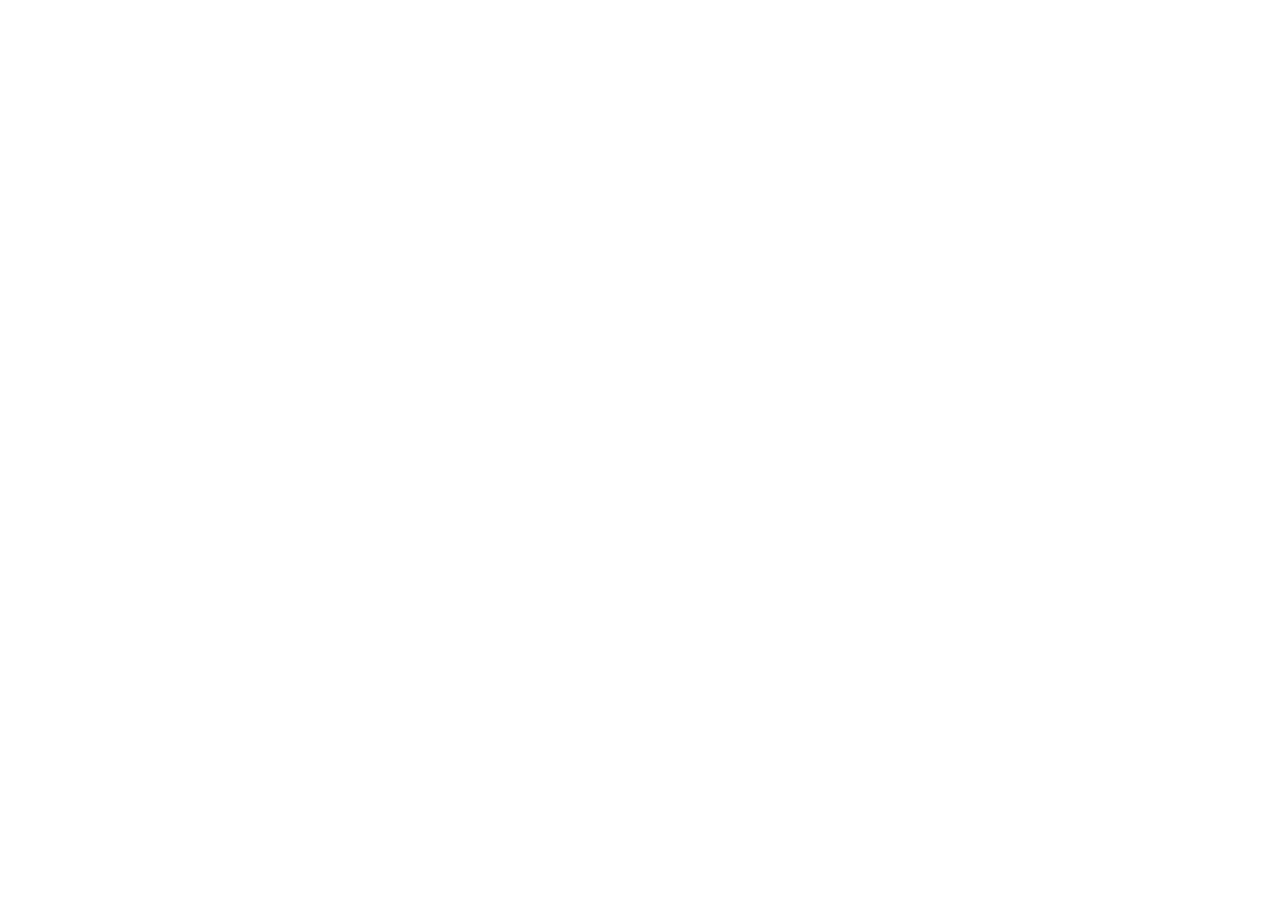
==== index.html @ 67f2d3cd "Add files via upload" ====
<!DOCTYPE html>
<html>
  <head>
    <meta charset="utf-8" />
    <meta name="viewport" content="width=device-width, initial-scale=1.0" />
    <title>MAM SCALEVIO CMS | Decap CMS</title>
    <script src="https://identity.netlify.com/v1/netlify-identity-widget.js"></script>
  </head>
  <body>
    <!-- Include the script that builds the page and powers Decap CMS -->
    <script src="https://unpkg.com/decap-cms@^3.0.0/dist/decap-cms.js"></script>
  </body>
</html>
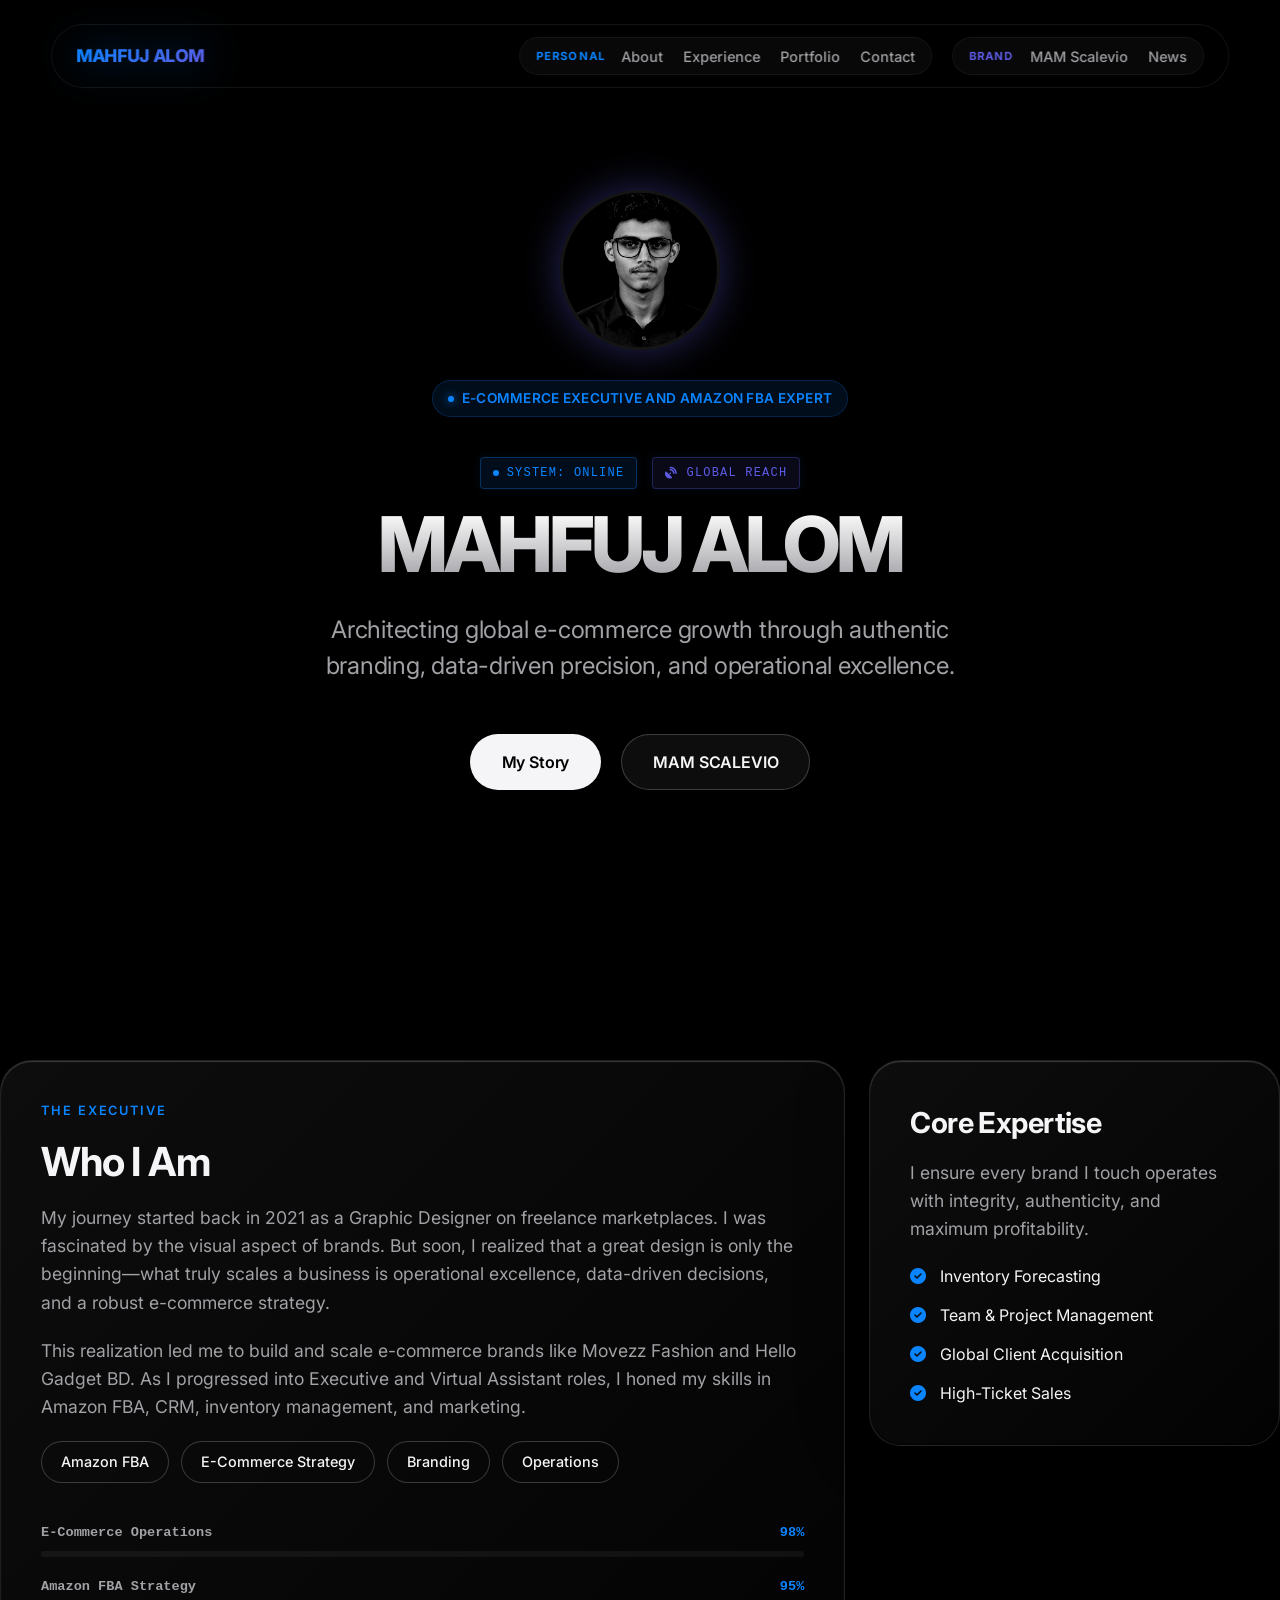
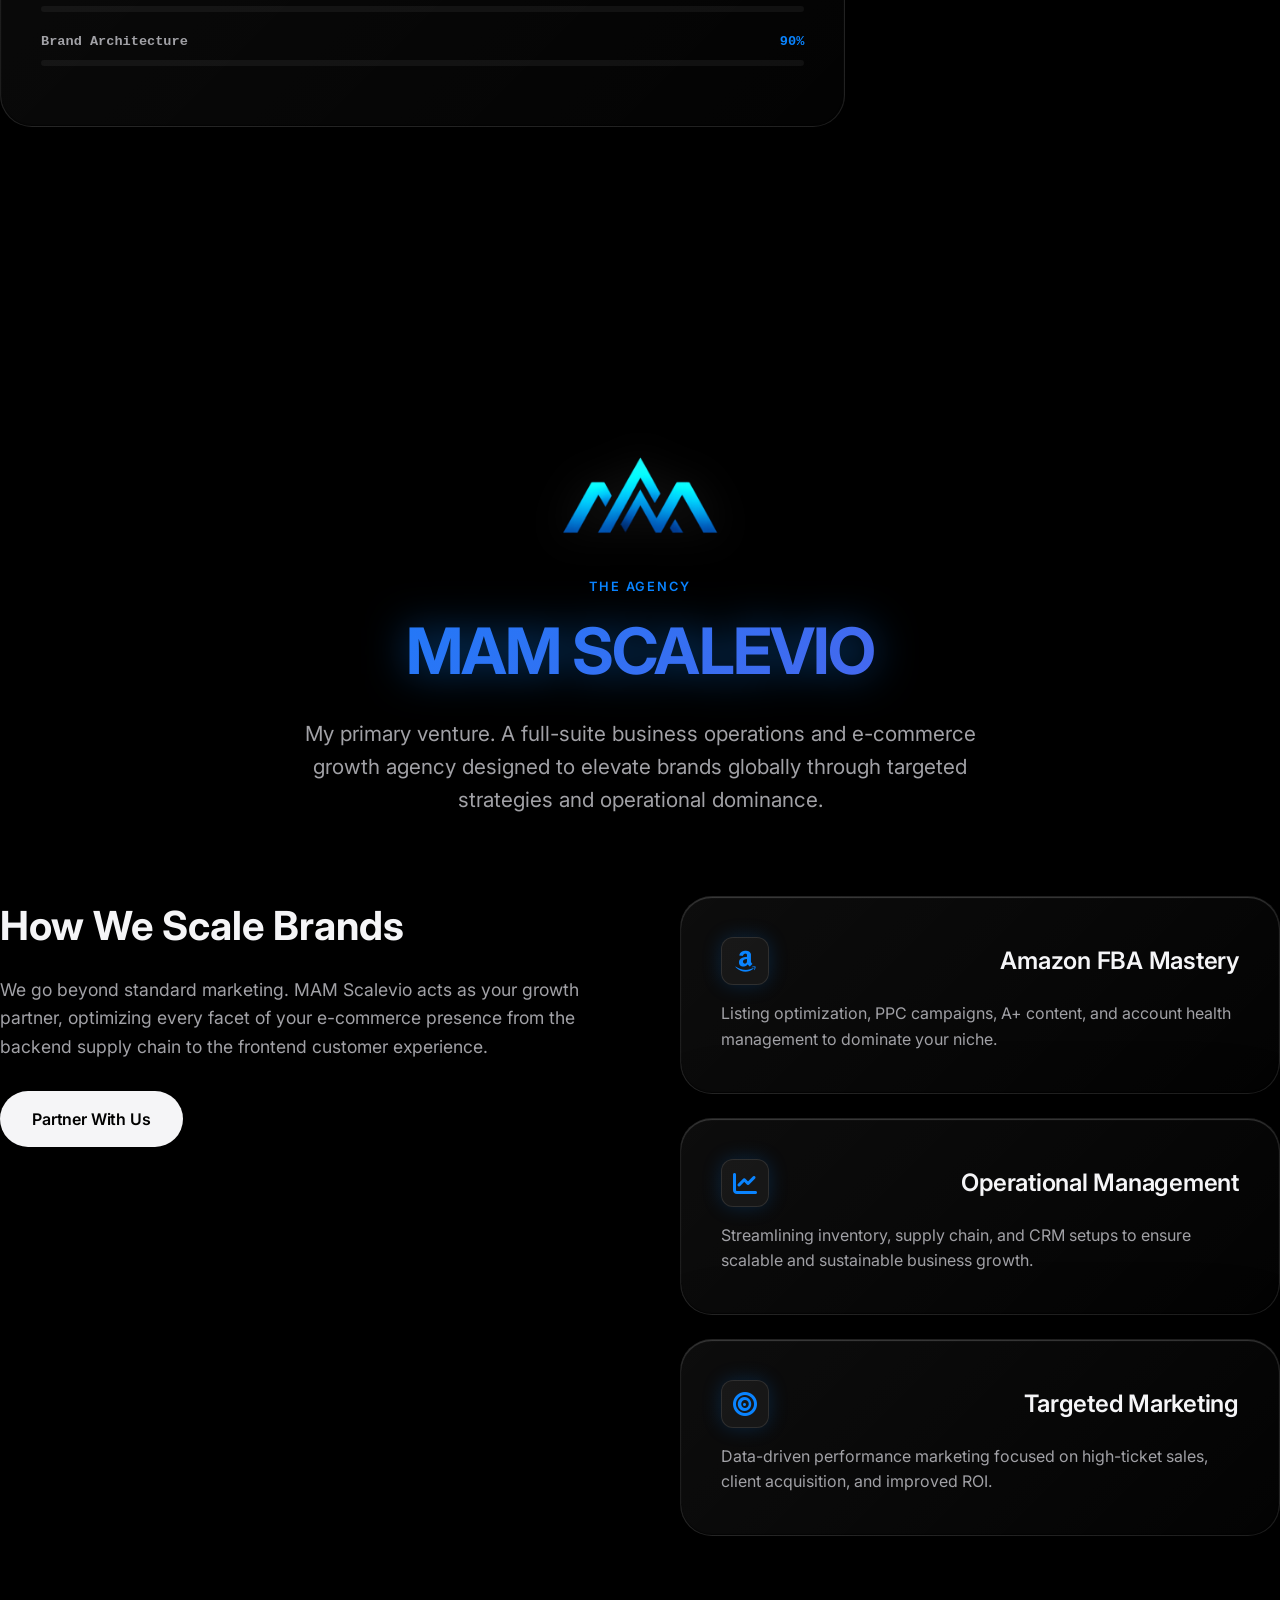
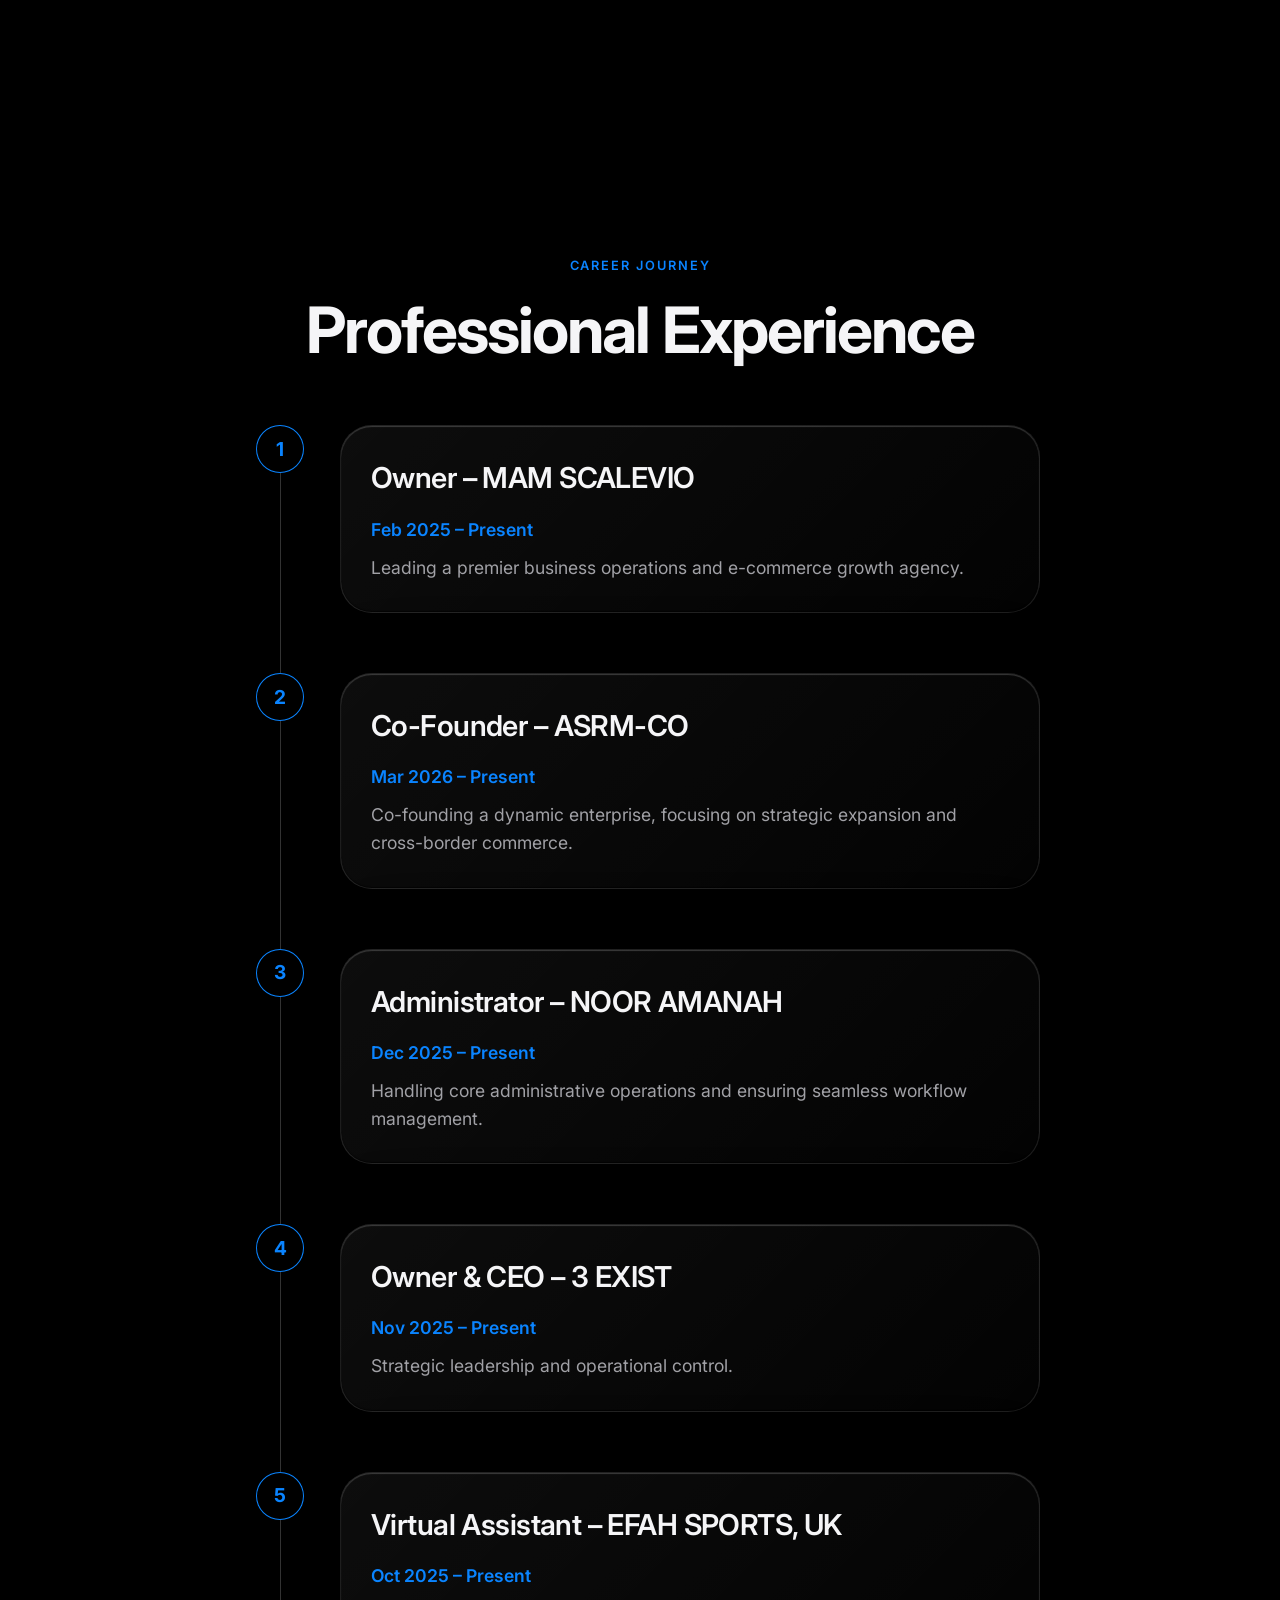
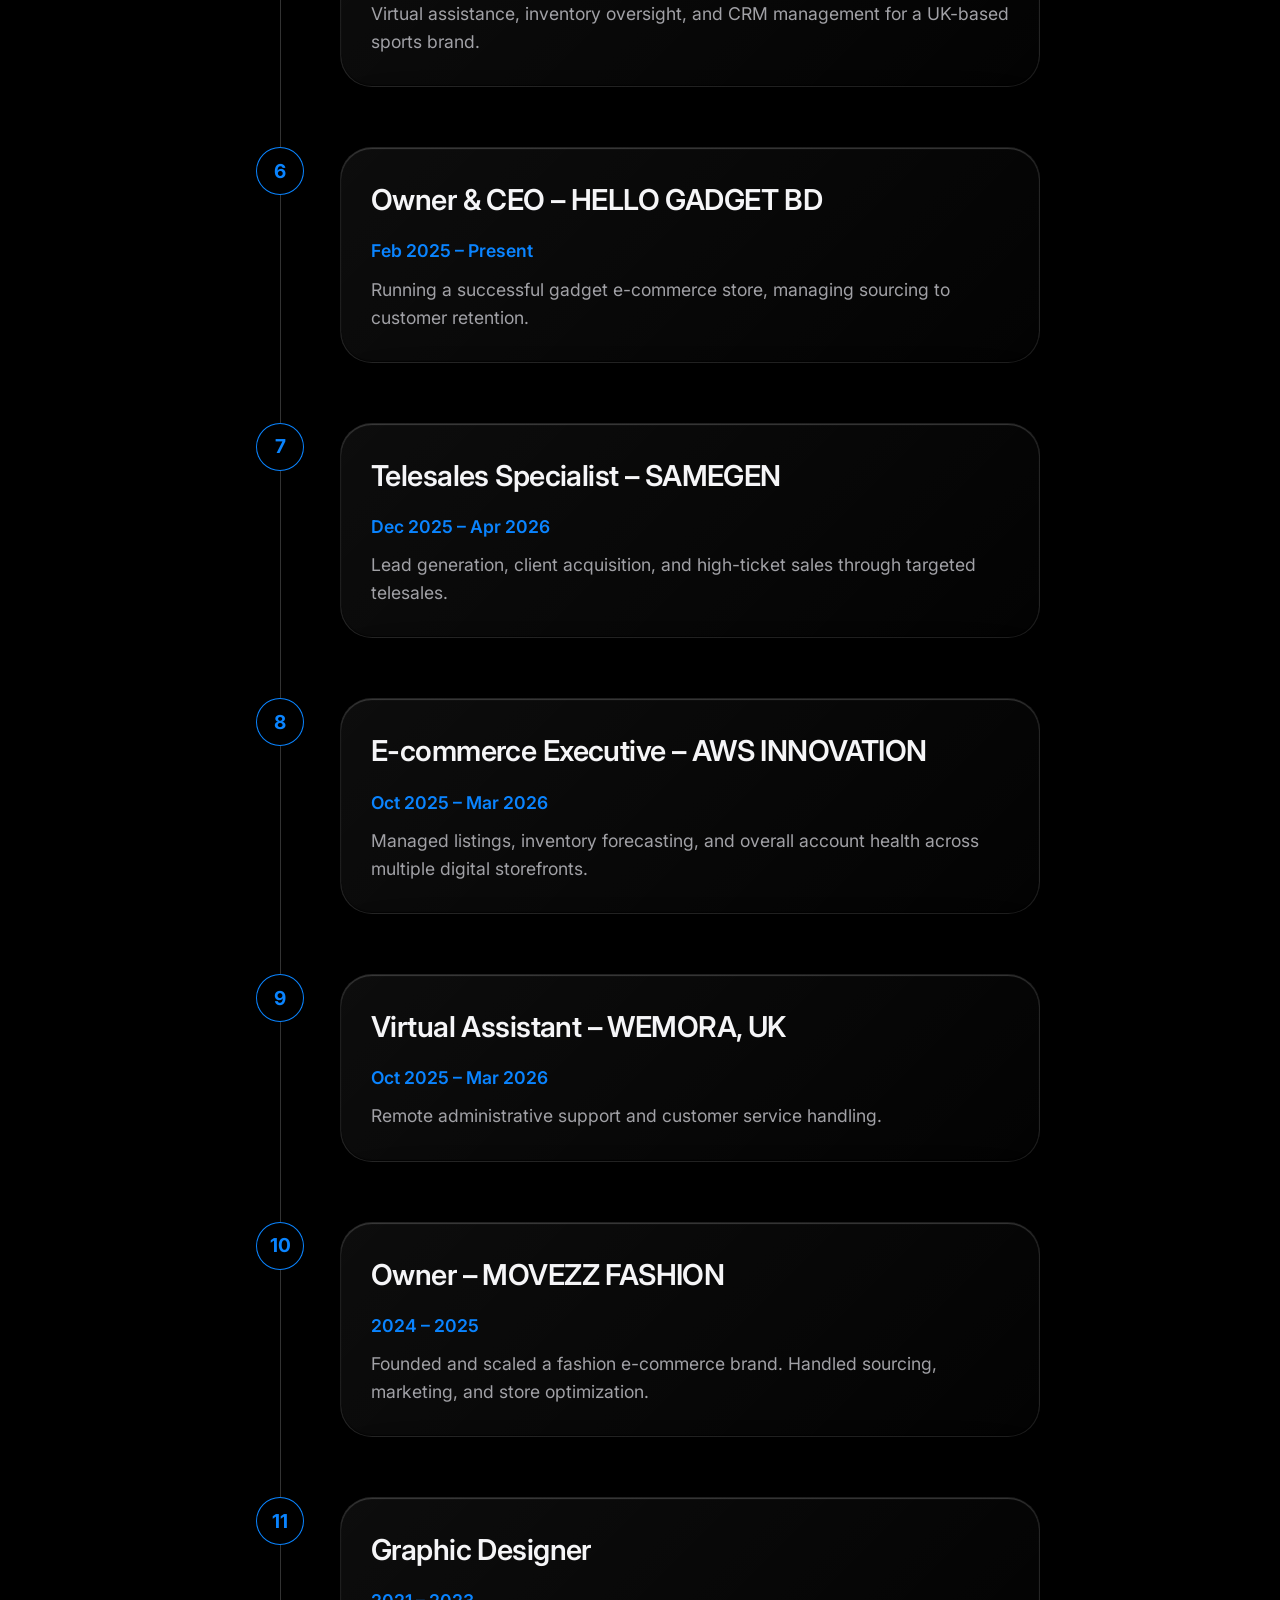
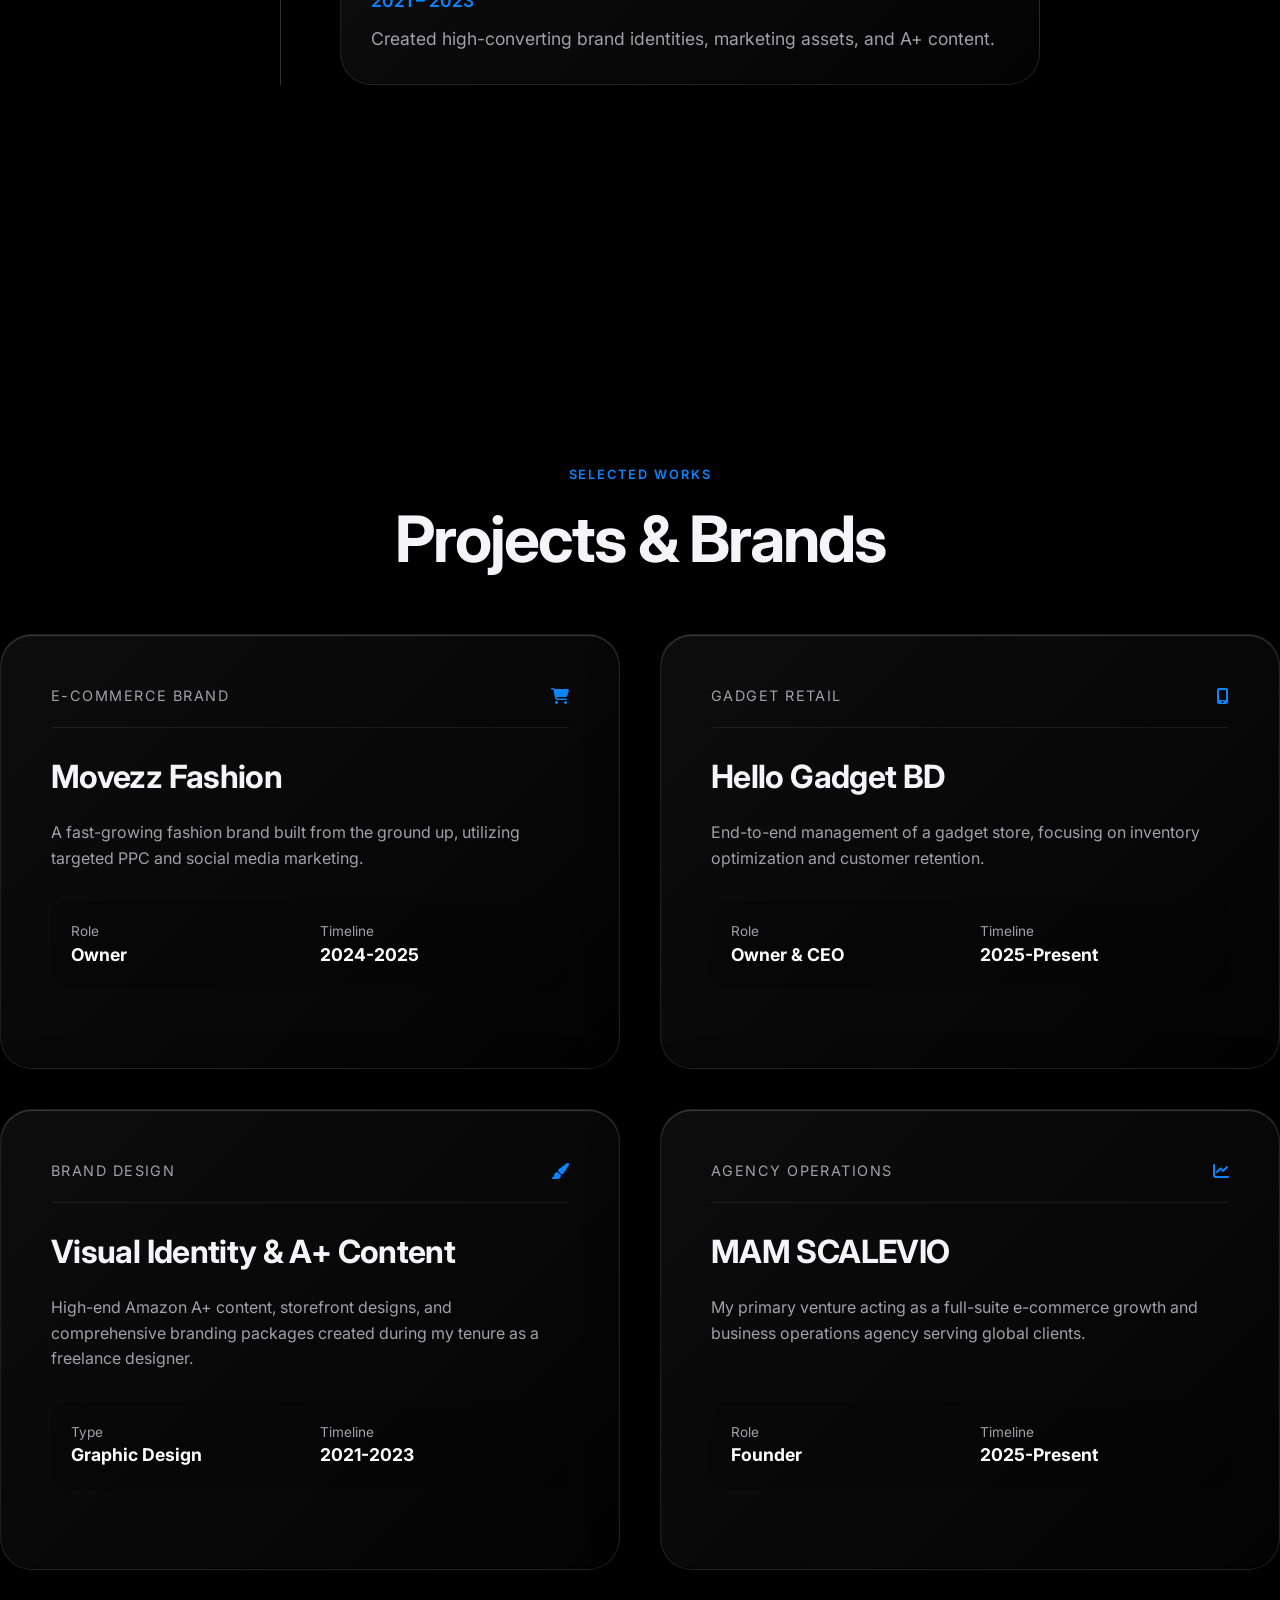
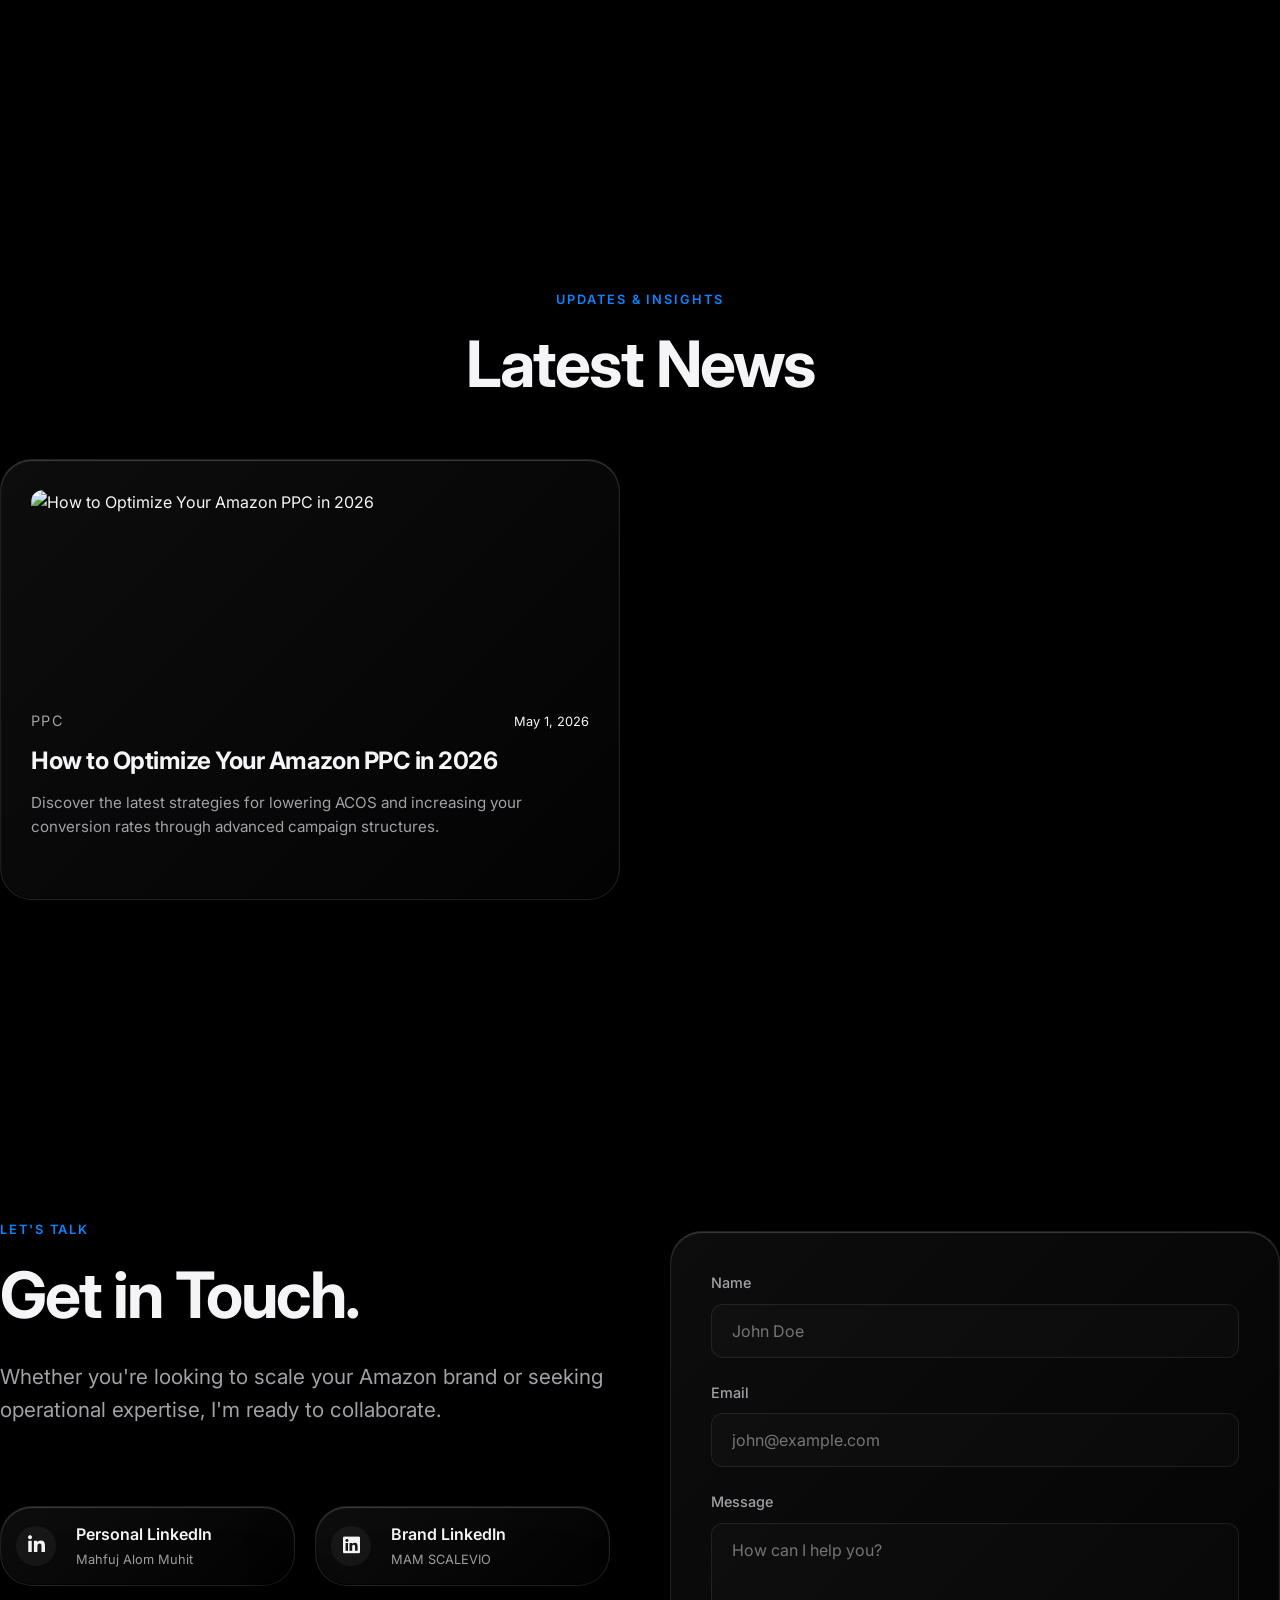
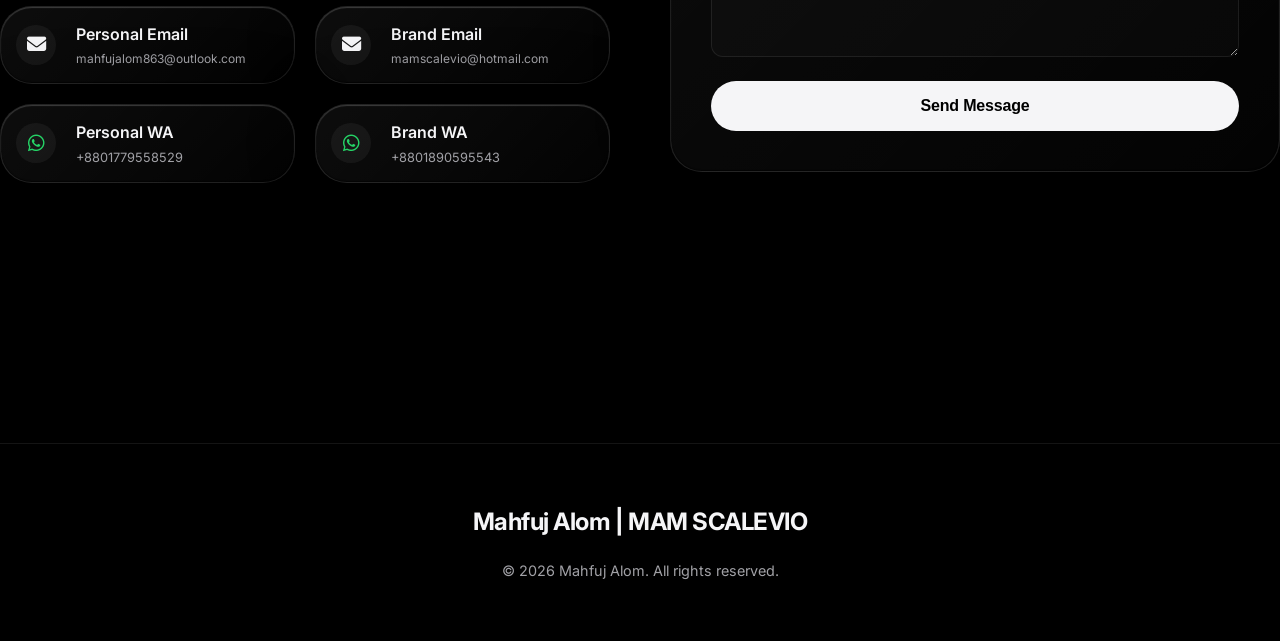
==== commit d48c9bde: "Add files via upload" ====
--- a/index.html
+++ b/index.html
@@ -1,13 +1,560 @@
 <!DOCTYPE html>
-<html>
-  <head>
-    <meta charset="utf-8" />
-    <meta name="viewport" content="width=device-width, initial-scale=1.0" />
-    <title>MAM SCALEVIO CMS | Decap CMS</title>
-    <script src="https://identity.netlify.com/v1/netlify-identity-widget.js"></script>
-  </head>
-  <body>
-    <!-- Include the script that builds the page and powers Decap CMS -->
-    <script src="https://unpkg.com/decap-cms@^3.0.0/dist/decap-cms.js"></script>
-  </body>
+<html lang="en">
+<head>
+    <meta charset="UTF-8">
+    <meta name="viewport" content="width=device-width, initial-scale=1.0">
+    <title>Mahfuj Alom & MAM SCALEVIO | Portfolio</title>
+    <meta name="description" content="Mahfuj Alom - Elite Amazon FBA Expert & Executive behind MAM SCALEVIO. Managing EU & global marketplaces.">
+    <link rel="preconnect" href="https://fonts.googleapis.com">
+    <link rel="preconnect" href="https://fonts.gstatic.com" crossorigin>
+    <link href="https://fonts.googleapis.com/css2?family=Inter:wght@400;500;600;700;800&display=swap" rel="stylesheet">
+    <link rel="stylesheet" href="https://cdnjs.cloudflare.com/ajax/libs/font-awesome/6.5.0/css/all.min.css">
+    <link rel="stylesheet" href="styles.css?v=3.0">
+</head>
+<body>
+
+    <!-- ===== DYNAMIC BACKGROUND ===== -->
+    <div class="background-fx">
+        <div class="tech-grid"></div>
+        <div class="scanner-line"></div>
+        <div class="glow-orb orb-1"></div>
+        <div class="glow-orb orb-2"></div>
+        <div class="glow-orb orb-3"></div>
+        <div class="glow-orb orb-4"></div>
+    </div>
+
+    <!-- ===== NAVIGATION (PREMIUM FLOATING) ===== -->
+    <nav class="nav" id="nav">
+        <div class="nav-inner">
+            <a href="#hero" class="nav-brand">
+                <span class="text-glow">MAHFUJ ALOM</span>
+            </a>
+            
+            <div class="nav-groups" id="navLinks">
+                <!-- PERSONAL SECTOR -->
+                <div class="nav-sector-group">
+                    <span class="nav-sector-title" style="color: var(--primary);">Personal</span>
+                    <ul class="nav-links">
+                        <li><a href="#about">About</a></li>
+                        <li><a href="#experience">Experience</a></li>
+                        <li><a href="#portfolio">Portfolio</a></li>
+                        <li><a href="#contact">Contact</a></li>
+                    </ul>
+                </div>
+
+                <!-- BRAND SECTOR -->
+                <div class="nav-sector-group">
+                    <span class="nav-sector-title" style="color: var(--accent);">Brand</span>
+                    <ul class="nav-links">
+                        <li><a href="#agency">MAM Scalevio</a></li>
+                        <li><a href="#news">News</a></li>
+                    </ul>
+                </div>
+            </div>
+
+            <button class="hamburger" id="hamburger"><i class="fas fa-bars"></i></button>
+        </div>
+    </nav>
+
+    <!-- ===== 1. HERO: Mahfuj Alom ===== -->
+    <section id="hero" class="hero">
+        <div class="container hero-content">
+            <img src="mahfuj pic trns.png" alt="Mahfuj Alom" style="width: 160px; height: 160px; border-radius: 50%; border: 3px solid var(--border-subtle); box-shadow: 0 0 40px rgba(94, 92, 230, 0.4); margin: 0 auto 30px; object-fit: cover;" class="reveal">
+            <div class="hero-badge reveal" style="animation-delay: 0.1s;">
+                <div class="dot"></div> E-COMMERCE EXECUTIVE AND AMAZON FBA EXPERT
+            </div>
+            <div style="display: flex; gap: 15px; justify-content: center; margin-bottom: 20px;" class="reveal" style="animation-delay: 0.15s;">
+                <div class="tech-badge"><div class="pulse"></div> SYSTEM: ONLINE</div>
+                <div class="tech-badge" style="color: var(--accent); border-color: rgba(94, 92, 230, 0.3); background: rgba(94, 92, 230, 0.1);">
+                    <i class="fas fa-satellite-dish"></i> GLOBAL REACH
+                </div>
+            </div>
+            <h1 class="hero-title reveal" style="animation-delay: 0.2s; font-size: clamp(3rem, 6vw, 6rem);">Mahfuj Alom</h1>
+            <p class="hero-sub reveal" style="animation-delay: 0.3s;">Architecting global e-commerce growth through authentic branding, data-driven precision, and operational excellence.</p>
+            <div class="hero-actions reveal" style="animation-delay: 0.4s;">
+                <a href="#about" class="btn btn-primary">My Story</a>
+                <a href="#agency" class="btn btn-secondary">MAM SCALEVIO</a>
+            </div>
+        </div>
+    </section>
+
+    <!-- ===== 2. ABOUT: The Individual ===== -->
+    <section id="about" class="section container">
+        <div class="bento-layout">
+            <div class="premium-glass bento-item bento-bio reveal" style="grid-column: span 8;">
+                <span class="section-label">The Executive</span>
+                <h2 class="section-title" style="font-size: 2.5rem; margin-bottom: 20px;">Who I Am</h2>
+                <p style="margin-bottom: 20px;">
+                    My journey started back in 2021 as a Graphic Designer on freelance marketplaces. I was fascinated by the visual aspect of brands. But soon, I realized that a great design is only the beginning—what truly scales a business is operational excellence, data-driven decisions, and a robust e-commerce strategy.
+                </p>
+                <p style="margin-bottom: 20px;">
+                    This realization led me to build and scale e-commerce brands like Movezz Fashion and Hello Gadget BD. As I progressed into Executive and Virtual Assistant roles, I honed my skills in Amazon FBA, CRM, inventory management, and marketing.
+                </p>
+                <div class="tag-cloud">
+                    <span class="premium-tag">Amazon FBA</span>
+                    <span class="premium-tag">E-Commerce Strategy</span>
+                    <span class="premium-tag">Branding</span>
+                    <span class="premium-tag">Operations</span>
+                </div>
+                <div style="margin-top: 40px; width: 100%;">
+                    <div class="data-row">
+                        <div class="data-row-header"><span>E-Commerce Operations</span> <span style="color: var(--primary);">98%</span></div>
+                        <div class="data-bar-container"><div class="data-bar-fill reveal" style="width: 98%; animation-delay: 0.4s;"></div></div>
+                    </div>
+                    <div class="data-row">
+                        <div class="data-row-header"><span>Amazon FBA Strategy</span> <span style="color: var(--primary);">95%</span></div>
+                        <div class="data-bar-container"><div class="data-bar-fill reveal" style="width: 95%; animation-delay: 0.5s;"></div></div>
+                    </div>
+                    <div class="data-row">
+                        <div class="data-row-header"><span>Brand Architecture</span> <span style="color: var(--primary);">90%</span></div>
+                        <div class="data-bar-container"><div class="data-bar-fill reveal" style="width: 90%; animation-delay: 0.6s;"></div></div>
+                    </div>
+                </div>
+            </div>
+            
+            <div class="premium-glass bento-item bento-markets reveal" style="animation-delay: 0.2s; grid-column: span 4;">
+                <h3 style="margin-bottom: 15px;">Core Expertise</h3>
+                <p style="margin-bottom: 20px;">I ensure every brand I touch operates with integrity, authenticity, and maximum profitability.</p>
+                <ul style="list-style: none; display: flex; flex-direction: column; gap: 15px;">
+                    <li><i class="fas fa-check-circle" style="color: var(--primary); margin-right: 10px;"></i> Inventory Forecasting</li>
+                    <li><i class="fas fa-check-circle" style="color: var(--primary); margin-right: 10px;"></i> Team & Project Management</li>
+                    <li><i class="fas fa-check-circle" style="color: var(--primary); margin-right: 10px;"></i> Global Client Acquisition</li>
+                    <li><i class="fas fa-check-circle" style="color: var(--primary); margin-right: 10px;"></i> High-Ticket Sales</li>
+                </ul>
+            </div>
+        </div>
+    </section>
+
+    <!-- ===== 3. AGENCY: MAM SCALEVIO ===== -->
+    <section id="agency" class="section container">
+        <div style="text-align: center; margin-bottom: 60px;">
+            <img src="mam scalevio logo .png" alt="MAM SCALEVIO" style="height: 100px; margin: 0 auto 30px; filter: drop-shadow(0 0 20px rgba(255,255,255,0.1));" class="reveal">
+            <span class="section-label reveal">The Agency</span>
+            <h2 class="section-title reveal text-glow" style="animation-delay: 0.2s; font-size: clamp(2.5rem, 5vw, 4rem);">MAM SCALEVIO</h2>
+            <p class="section-sub reveal" style="animation-delay: 0.3s; margin-left: auto; margin-right: auto;">
+                My primary venture. A full-suite business operations and e-commerce growth agency designed to elevate brands globally through targeted strategies and operational dominance.
+            </p>
+        </div>
+
+        <div class="services-container">
+            <div class="services-sticky reveal">
+                <h3 style="font-size: 2.5rem; margin-bottom: 20px;">How We Scale Brands</h3>
+                <p style="color: var(--text-secondary); margin-bottom: 30px; font-size: 1.1rem; line-height: 1.6;">We go beyond standard marketing. MAM Scalevio acts as your growth partner, optimizing every facet of your e-commerce presence from the backend supply chain to the frontend customer experience.</p>
+                <a href="#contact" class="btn btn-primary">Partner With Us</a>
+            </div>
+            <div class="services-list">
+                <div class="premium-glass service-row reveal">
+                    <div class="service-row-header">
+                        <div class="service-icon"><i class="fab fa-amazon"></i></div>
+                        <h3>Amazon FBA Mastery</h3>
+                    </div>
+                    <p class="service-detail">Listing optimization, PPC campaigns, A+ content, and account health management to dominate your niche.</p>
+                </div>
+                <div class="premium-glass service-row reveal">
+                    <div class="service-row-header">
+                        <div class="service-icon"><i class="fas fa-chart-line"></i></div>
+                        <h3>Operational Management</h3>
+                    </div>
+                    <p class="service-detail">Streamlining inventory, supply chain, and CRM setups to ensure scalable and sustainable business growth.</p>
+                </div>
+                <div class="premium-glass service-row reveal">
+                    <div class="service-row-header">
+                        <div class="service-icon"><i class="fas fa-bullseye"></i></div>
+                        <h3>Targeted Marketing</h3>
+                    </div>
+                    <p class="service-detail">Data-driven performance marketing focused on high-ticket sales, client acquisition, and improved ROI.</p>
+                </div>
+            </div>
+        </div>
+    </section>
+
+    <!-- ===== 4. EXPERIENCE TIMELINE ===== -->
+    <section id="experience" class="section container">
+        <div style="text-align: center; margin-bottom: 60px;">
+            <span class="section-label reveal">Career Journey</span>
+            <h2 class="section-title reveal" style="animation-delay: 0.2s;">Professional Experience</h2>
+        </div>
+
+        <div class="process-timeline">
+            <div class="process-step reveal">
+                <div class="step-number">1</div>
+                <div class="premium-glass" style="padding: 30px;">
+                    <h3>Owner – MAM SCALEVIO</h3>
+                    <p style="color: var(--primary); font-weight: 600; margin-bottom: 10px;">Feb 2025 – Present</p>
+                    <p>Leading a premier business operations and e-commerce growth agency.</p>
+                </div>
+            </div>
+            <div class="process-step reveal">
+                <div class="step-number">2</div>
+                <div class="premium-glass" style="padding: 30px;">
+                    <h3>Co-Founder – ASRM-CO</h3>
+                    <p style="color: var(--primary); font-weight: 600; margin-bottom: 10px;">Mar 2026 – Present</p>
+                    <p>Co-founding a dynamic enterprise, focusing on strategic expansion and cross-border commerce.</p>
+                </div>
+            </div>
+            <div class="process-step reveal">
+                <div class="step-number">3</div>
+                <div class="premium-glass" style="padding: 30px;">
+                    <h3>Administrator – NOOR AMANAH</h3>
+                    <p style="color: var(--primary); font-weight: 600; margin-bottom: 10px;">Dec 2025 – Present</p>
+                    <p>Handling core administrative operations and ensuring seamless workflow management.</p>
+                </div>
+            </div>
+            <div class="process-step reveal">
+                <div class="step-number">4</div>
+                <div class="premium-glass" style="padding: 30px;">
+                    <h3>Owner & CEO – 3 EXIST</h3>
+                    <p style="color: var(--primary); font-weight: 600; margin-bottom: 10px;">Nov 2025 – Present</p>
+                    <p>Strategic leadership and operational control.</p>
+                </div>
+            </div>
+            <div class="process-step reveal">
+                <div class="step-number">5</div>
+                <div class="premium-glass" style="padding: 30px;">
+                    <h3>Virtual Assistant – EFAH SPORTS, UK</h3>
+                    <p style="color: var(--primary); font-weight: 600; margin-bottom: 10px;">Oct 2025 – Present</p>
+                    <p>Virtual assistance, inventory oversight, and CRM management for a UK-based sports brand.</p>
+                </div>
+            </div>
+            <div class="process-step reveal">
+                <div class="step-number">6</div>
+                <div class="premium-glass" style="padding: 30px;">
+                    <h3>Owner & CEO – HELLO GADGET BD</h3>
+                    <p style="color: var(--primary); font-weight: 600; margin-bottom: 10px;">Feb 2025 – Present</p>
+                    <p>Running a successful gadget e-commerce store, managing sourcing to customer retention.</p>
+                </div>
+            </div>
+            <div class="process-step reveal">
+                <div class="step-number">7</div>
+                <div class="premium-glass" style="padding: 30px;">
+                    <h3>Telesales Specialist – SAMEGEN</h3>
+                    <p style="color: var(--primary); font-weight: 600; margin-bottom: 10px;">Dec 2025 – Apr 2026</p>
+                    <p>Lead generation, client acquisition, and high-ticket sales through targeted telesales.</p>
+                </div>
+            </div>
+            <div class="process-step reveal">
+                <div class="step-number">8</div>
+                <div class="premium-glass" style="padding: 30px;">
+                    <h3>E-commerce Executive – AWS INNOVATION</h3>
+                    <p style="color: var(--primary); font-weight: 600; margin-bottom: 10px;">Oct 2025 – Mar 2026</p>
+                    <p>Managed listings, inventory forecasting, and overall account health across multiple digital storefronts.</p>
+                </div>
+            </div>
+            <div class="process-step reveal">
+                <div class="step-number">9</div>
+                <div class="premium-glass" style="padding: 30px;">
+                    <h3>Virtual Assistant – WEMORA, UK</h3>
+                    <p style="color: var(--primary); font-weight: 600; margin-bottom: 10px;">Oct 2025 – Mar 2026</p>
+                    <p>Remote administrative support and customer service handling.</p>
+                </div>
+            </div>
+            <div class="process-step reveal">
+                <div class="step-number">10</div>
+                <div class="premium-glass" style="padding: 30px;">
+                    <h3>Owner – MOVEZZ FASHION</h3>
+                    <p style="color: var(--primary); font-weight: 600; margin-bottom: 10px;">2024 – 2025</p>
+                    <p>Founded and scaled a fashion e-commerce brand. Handled sourcing, marketing, and store optimization.</p>
+                </div>
+            </div>
+            <div class="process-step reveal">
+                <div class="step-number">11</div>
+                <div class="premium-glass" style="padding: 30px;">
+                    <h3>Graphic Designer</h3>
+                    <p style="color: var(--primary); font-weight: 600; margin-bottom: 10px;">2021 – 2023</p>
+                    <p>Created high-converting brand identities, marketing assets, and A+ content.</p>
+                </div>
+            </div>
+        </div>
+    </section>
+
+    <!-- ===== 5. PORTFOLIO / PROJECTS ===== -->
+    <section id="portfolio" class="section container">
+        <div style="text-align: center; margin-bottom: 60px;">
+            <span class="section-label reveal">Selected Works</span>
+            <h2 class="section-title reveal" style="animation-delay: 0.2s;">Projects & Brands</h2>
+        </div>
+        <div class="case-grid">
+            <div class="premium-glass case-card reveal">
+                <div class="case-meta">
+                    <span class="case-client">E-Commerce Brand</span>
+                    <i class="fas fa-shopping-cart" style="color: var(--primary);"></i>
+                </div>
+                <h3>Movezz Fashion</h3>
+                <p class="case-desc">A fast-growing fashion brand built from the ground up, utilizing targeted PPC and social media marketing.</p>
+                <div class="case-stats">
+                    <div>
+                        <div class="c-stat-label">Role</div>
+                        <div class="c-stat-value" style="font-size: 1.1rem; color: #fff;">Owner</div>
+                    </div>
+                    <div>
+                        <div class="c-stat-label">Timeline</div>
+                        <div class="c-stat-value" style="font-size: 1.1rem; color: #fff;">2024-2025</div>
+                    </div>
+                </div>
+            </div>
+            <div class="premium-glass case-card reveal" style="animation-delay: 0.2s;">
+                <div class="case-meta">
+                    <span class="case-client">Gadget Retail</span>
+                    <i class="fas fa-mobile-alt" style="color: var(--primary);"></i>
+                </div>
+                <h3>Hello Gadget BD</h3>
+                <p class="case-desc">End-to-end management of a gadget store, focusing on inventory optimization and customer retention.</p>
+                <div class="case-stats">
+                    <div>
+                        <div class="c-stat-label">Role</div>
+                        <div class="c-stat-value" style="font-size: 1.1rem; color: #fff;">Owner & CEO</div>
+                    </div>
+                    <div>
+                        <div class="c-stat-label">Timeline</div>
+                        <div class="c-stat-value" style="font-size: 1.1rem; color: #fff;">2025-Present</div>
+                    </div>
+                </div>
+            </div>
+            <div class="premium-glass case-card reveal">
+                <div class="case-meta">
+                    <span class="case-client">Brand Design</span>
+                    <i class="fas fa-paint-brush" style="color: var(--primary);"></i>
+                </div>
+                <h3>Visual Identity & A+ Content</h3>
+                <p class="case-desc">High-end Amazon A+ content, storefront designs, and comprehensive branding packages created during my tenure as a freelance designer.</p>
+                <div class="case-stats">
+                    <div>
+                        <div class="c-stat-label">Type</div>
+                        <div class="c-stat-value" style="font-size: 1.1rem; color: #fff;">Graphic Design</div>
+                    </div>
+                    <div>
+                        <div class="c-stat-label">Timeline</div>
+                        <div class="c-stat-value" style="font-size: 1.1rem; color: #fff;">2021-2023</div>
+                    </div>
+                </div>
+            </div>
+            <div class="premium-glass case-card reveal" style="animation-delay: 0.2s;">
+                <div class="case-meta">
+                    <span class="case-client">Agency Operations</span>
+                    <i class="fas fa-chart-line" style="color: var(--primary);"></i>
+                </div>
+                <h3>MAM SCALEVIO</h3>
+                <p class="case-desc">My primary venture acting as a full-suite e-commerce growth and business operations agency serving global clients.</p>
+                <div class="case-stats">
+                    <div>
+                        <div class="c-stat-label">Role</div>
+                        <div class="c-stat-value" style="font-size: 1.1rem; color: #fff;">Founder</div>
+                    </div>
+                    <div>
+                        <div class="c-stat-label">Timeline</div>
+                        <div class="c-stat-value" style="font-size: 1.1rem; color: #fff;">2025-Present</div>
+                    </div>
+                </div>
+            </div>
+        </div>
+    </section>
+
+    <!-- ===== 6. NEWS / BLOG ===== -->
+    <section id="news" class="section container">
+        <div style="text-align: center; margin-bottom: 60px;">
+            <span class="section-label reveal">Updates & Insights</span>
+            <h2 class="section-title reveal" style="animation-delay: 0.2s;">Latest News</h2>
+        </div>
+        <div id="newsGrid" class="case-grid">
+            <!-- News injected here via JS -->
+        </div>
+    </section>
+
+    <!-- ===== 7. CONTACT ===== -->
+    <section id="contact" class="section container">
+        <div class="contact-layout">
+            <div class="reveal">
+                <span class="section-label">Let's Talk</span>
+                <h2 class="section-title">Get in Touch.</h2>
+                <p class="section-sub">Whether you're looking to scale your Amazon brand or seeking operational expertise, I'm ready to collaborate.</p>
+                
+                <div class="contact-methods">
+                    <div style="display: grid; grid-template-columns: 1fr 1fr; gap: 20px;">
+                        <a href="https://www.linkedin.com/in/mahfujalommuhit/" target="_blank" class="premium-glass method-card" style="padding: 15px;">
+                            <div class="method-icon" style="width: 40px; height: 40px; font-size: 1.2rem;"><i class="fab fa-linkedin-in"></i></div>
+                            <div class="method-info">
+                                <h4 style="font-size: 1rem;">Personal LinkedIn</h4>
+                                <p style="font-size: 0.8rem;">Mahfuj Alom Muhit</p>
+                            </div>
+                        </a>
+                        <a href="https://www.linkedin.com/company/mamscalevio/" target="_blank" class="premium-glass method-card" style="padding: 15px;">
+                            <div class="method-icon" style="width: 40px; height: 40px; font-size: 1.2rem;"><i class="fab fa-linkedin"></i></div>
+                            <div class="method-info">
+                                <h4 style="font-size: 1rem;">Brand LinkedIn</h4>
+                                <p style="font-size: 0.8rem;">MAM SCALEVIO</p>
+                            </div>
+                        </a>
+                    </div>
+                    <div style="display: grid; grid-template-columns: 1fr 1fr; gap: 20px;">
+                        <a href="mailto:mahfujalom863@outlook.com" class="premium-glass method-card" style="padding: 15px;">
+                            <div class="method-icon" style="width: 40px; height: 40px; font-size: 1.2rem;"><i class="fas fa-envelope"></i></div>
+                            <div class="method-info">
+                                <h4 style="font-size: 1rem;">Personal Email</h4>
+                                <p style="font-size: 0.75rem; word-break: break-all;">mahfujalom863@outlook.com</p>
+                            </div>
+                        </a>
+                        <a href="mailto:mamscalevio@hotmail.com" class="premium-glass method-card" style="padding: 15px;">
+                            <div class="method-icon" style="width: 40px; height: 40px; font-size: 1.2rem;"><i class="fas fa-envelope"></i></div>
+                            <div class="method-info">
+                                <h4 style="font-size: 1rem;">Brand Email</h4>
+                                <p style="font-size: 0.75rem; word-break: break-all;">mamscalevio@hotmail.com</p>
+                            </div>
+                        </a>
+                    </div>
+                    <div style="display: grid; grid-template-columns: 1fr 1fr; gap: 20px;">
+                        <a href="https://wa.me/8801779558529" target="_blank" class="premium-glass method-card" style="padding: 15px;">
+                            <div class="method-icon" style="width: 40px; height: 40px; font-size: 1.2rem; color: #25D366;"><i class="fab fa-whatsapp"></i></div>
+                            <div class="method-info">
+                                <h4 style="font-size: 1rem;">Personal WA</h4>
+                                <p style="font-size: 0.8rem;">+8801779558529</p>
+                            </div>
+                        </a>
+                        <a href="https://wa.me/8801890595543" target="_blank" class="premium-glass method-card" style="padding: 15px;">
+                            <div class="method-icon" style="width: 40px; height: 40px; font-size: 1.2rem; color: #25D366;"><i class="fab fa-whatsapp"></i></div>
+                            <div class="method-info">
+                                <h4 style="font-size: 1rem;">Brand WA</h4>
+                                <p style="font-size: 0.8rem;">+8801890595543</p>
+                            </div>
+                        </a>
+                    </div>
+                </div>
+            </div>
+
+            <div class="premium-glass reveal" style="padding: 40px; animation-delay: 0.2s;">
+                <form id="contactForm" class="contact-form">
+                    <div class="form-group">
+                        <label for="name">Name</label>
+                        <input type="text" id="name" name="name" required placeholder="John Doe">
+                    </div>
+                    <div class="form-group">
+                        <label for="email">Email</label>
+                        <input type="email" id="email" name="email" required placeholder="john@example.com">
+                    </div>
+                    <div class="form-group">
+                        <label for="message">Message</label>
+                        <textarea id="message" name="message" rows="5" required placeholder="How can I help you?"></textarea>
+                    </div>
+                    <button type="submit" class="btn btn-primary" style="width: 100%;">Send Message</button>
+                </form>
+            </div>
+        </div>
+    </section>
+
+    <footer class="footer">
+        <div class="container">
+            <div class="footer-logo">Mahfuj Alom | MAM SCALEVIO</div>
+            <p class="footer-text">&copy; 2026 Mahfuj Alom. All rights reserved.</p>
+        </div>
+    </footer>
+    
+    <script src="script.js?v=3.0"></script>
+    <script>
+        // Smooth scrolling for anchor links and active link handling
+        document.querySelectorAll('a[href^="#"]').forEach(anchor => {
+            anchor.addEventListener('click', function (e) {
+                e.preventDefault();
+                const target = document.querySelector(this.getAttribute('href'));
+                if (target) {
+                    window.scrollTo({
+                        top: target.offsetTop - 80, // Adjust for fixed navbar
+                        behavior: 'smooth'
+                    });
+                    
+                    // Mobile menu close after click
+                    document.getElementById('navLinks').classList.remove('mobile-active');
+                    document.getElementById('hamburger').classList.remove('active');
+                }
+            });
+        });
+
+        // Update active nav link based on scroll position
+        window.addEventListener('scroll', () => {
+            let current = '';
+            const sections = document.querySelectorAll('section');
+            const navLinks = document.querySelectorAll('.nav-links a');
+            
+            sections.forEach(section => {
+                const sectionTop = section.offsetTop;
+                if (scrollY >= sectionTop - 100) {
+                    current = section.getAttribute('id');
+                }
+            });
+
+            navLinks.forEach(link => {
+                link.classList.remove('active');
+                if (link.getAttribute('href').includes(current)) {
+                    link.classList.add('active');
+                }
+            });
+        });
+
+        // Simple Vanilla 3D Tilt Effect for High-Tech feel
+        const tiltElements = document.querySelectorAll('.tilt-element, .bento-item, .case-card, .service-row, .process-step .premium-glass, .method-card');
+        tiltElements.forEach(el => {
+            el.addEventListener('mousemove', e => {
+                const rect = el.getBoundingClientRect();
+                const x = e.clientX - rect.left;
+                const y = e.clientY - rect.top;
+                const centerX = rect.width / 2;
+                const centerY = rect.height / 2;
+                const rotateX = ((y - centerY) / centerY) * -5;
+                const rotateY = ((x - centerX) / centerX) * 5;
+                
+                el.style.transform = `perspective(1000px) rotateX(${rotateX}deg) rotateY(${rotateY}deg) scale3d(1.02, 1.02, 1.02)`;
+                el.style.transition = 'none';
+                el.style.zIndex = '10';
+                
+                // Add a dynamic glow effect following the cursor
+                const glowX = (x / rect.width) * 100;
+                const glowY = (y / rect.height) * 100;
+                el.style.background = `radial-gradient(circle at ${glowX}% ${glowY}%, rgba(255,255,255,0.08) 0%, rgba(255,255,255,0.01) 50%)`;
+            });
+            
+            el.addEventListener('mouseleave', () => {
+                el.style.transform = 'perspective(1000px) rotateX(0) rotateY(0) scale3d(1, 1, 1)';
+                el.style.transition = 'transform 0.5s ease, z-index 0.5s, background 0.5s ease';
+                el.style.zIndex = '1';
+                el.style.background = 'linear-gradient(135deg, rgba(255, 255, 255, 0.05) 0%, rgba(255, 255, 255, 0.01) 100%)';
+            });
+        });
+
+        // Load News directly from LocalStorage for immediate frontend updates
+        function loadNews() {
+            const newsGrid = document.getElementById('newsGrid');
+            if(!newsGrid) return;
+
+            let posts = JSON.parse(localStorage.getItem('mam_posts'));
+            if (!posts || posts.length === 0) {
+                posts = [
+                    {
+                        id: 1,
+                        title: "How to Optimize Your Amazon PPC in 2026",
+                        excerpt: "Discover the latest strategies for lowering ACOS and increasing your conversion rates through advanced campaign structures.",
+                        category: "ppc",
+                        image: "https://images.unsplash.com/photo-1460925895917-afdab827c52f?w=800&auto=format&fit=crop",
+                        date: "May 1, 2026"
+                    }
+                ];
+                // Save default if none exists
+                localStorage.setItem('mam_posts', JSON.stringify(posts));
+            }
+
+            newsGrid.innerHTML = posts.map(p => `
+                <div class="premium-glass case-card tilt-element reveal" style="padding: 30px;">
+                    <div style="width: 100%; height: 200px; overflow: hidden; border-radius: 12px; margin-bottom: 20px;">
+                        <img src="${p.image}" alt="${p.title}" style="width: 100%; height: 100%; object-fit: cover;">
+                    </div>
+                    <div class="case-meta" style="margin-bottom: 15px; border-bottom: none; padding-bottom: 0;">
+                        <span class="case-client">${p.category.toUpperCase()}</span>
+                        <span style="color: var(--text-dim); font-size: 0.8rem;">${p.date}</span>
+                    </div>
+                    <h3 style="font-size: 1.5rem; margin-bottom: 15px;">${p.title}</h3>
+                    <p class="case-desc" style="font-size: 0.95rem;">${p.excerpt}</p>
+                </div>
+            `).join('');
+        }
+        
+        loadNews();
+    </script>
+</body>
 </html>
--- a/styles.css
+++ b/styles.css
@@ -0,0 +1,1115 @@
+/* ===== 10x PREMIUM REDESIGN: MAM SCALEVIO ===== */
+
+:root {
+    /* Color Palette - Ultra Premium Dark Mode */
+    --bg-base: #000000;
+    --bg-surface: rgba(255, 255, 255, 0.02);
+    --bg-surface-hover: rgba(255, 255, 255, 0.05);
+    
+    --primary: #0A84FF; /* Apple Blue */
+    --primary-glow: rgba(10, 132, 255, 0.5);
+    --accent: #5E5CE6; /* Apple Indigo */
+    
+    /* Dynamic Mesh Colors */
+    --color-1: rgba(10, 132, 255, 0.4);
+    --color-2: rgba(94, 92, 230, 0.3);
+    --color-3: rgba(255, 45, 85, 0.25);
+    --color-4: rgba(50, 173, 230, 0.3);
+
+    --text-primary: #F5F5F7;
+    --text-secondary: #A1A1A6;
+    --text-tertiary: #6E6E73;
+    
+    --border-subtle: rgba(255, 255, 255, 0.08);
+    --border-focus: rgba(255, 255, 255, 0.2);
+    
+    /* Typography */
+    --font-sans: -apple-system, BlinkMacSystemFont, "SF Pro Display", "Inter", "Helvetica Neue", sans-serif;
+    --font-mono: "SF Mono", "Fira Code", monospace;
+    
+    /* Transitions */
+    --ease-out-expo: cubic-bezier(0.16, 1, 0.3, 1);
+    --transition-slow: all 0.8s var(--ease-out-expo);
+    --transition-base: all 0.4s var(--ease-out-expo);
+    --transition-fast: all 0.2s ease;
+}
+
+/* ===== RESET & BASE ===== */
+* { margin: 0; padding: 0; box-sizing: border-box; }
+
+html {
+    scroll-behavior: smooth;
+    font-size: 16px;
+    background-color: var(--bg-base);
+}
+
+body {
+    background-color: var(--bg-base);
+    color: var(--text-primary);
+    font-family: var(--font-sans);
+    line-height: 1.5;
+    -webkit-font-smoothing: antialiased;
+    -moz-osx-font-smoothing: grayscale;
+    overflow-x: hidden;
+}
+
+::selection {
+    background: var(--primary-glow);
+    color: #fff;
+}
+
+ul { list-style: none; }
+a { text-decoration: none; color: inherit; transition: var(--transition-fast); }
+img { max-width: 100%; display: block; border-radius: 8px; }
+
+/* ===== UTILITIES ===== */
+.container {
+    max-width: 1400px;
+    margin: 0 auto;
+    padding: 0 4vw;
+}
+
+.section {
+    padding: 160px 0;
+    position: relative;
+    z-index: 10;
+}
+
+.section-label {
+    font-size: 0.8rem;
+    text-transform: uppercase;
+    letter-spacing: 0.15em;
+    color: var(--primary);
+    font-weight: 600;
+    margin-bottom: 20px;
+    display: block;
+}
+
+.section-title {
+    font-size: clamp(3rem, 5vw, 4.5rem);
+    font-weight: 700;
+    letter-spacing: -0.03em;
+    line-height: 1.1;
+    margin-bottom: 30px;
+    color: var(--text-primary);
+}
+
+.section-sub {
+    font-size: clamp(1.1rem, 2vw, 1.3rem);
+    color: var(--text-secondary);
+    max-width: 700px;
+    line-height: 1.6;
+    margin-bottom: 80px;
+    font-weight: 400;
+}
+
+/* ===== ULTRA-PREMIUM GLASSMORPHISM (3D Hover) ===== */
+.premium-glass {
+    background: linear-gradient(135deg, rgba(255, 255, 255, 0.05) 0%, rgba(255, 255, 255, 0.01) 100%);
+    backdrop-filter: blur(40px) saturate(250%);
+    -webkit-backdrop-filter: blur(40px) saturate(250%);
+    border-radius: 32px;
+    border: 1px solid rgba(255, 255, 255, 0.1);
+    box-shadow: 
+        inset 0 1px 1px rgba(255, 255, 255, 0.2),
+        inset 0 -1px 1px rgba(0, 0, 0, 0.6),
+        0 20px 40px rgba(0, 0, 0, 0.5),
+        0 0 80px rgba(0, 0, 0, 0.2);
+    position: relative;
+    overflow: hidden;
+    transition: all 0.6s cubic-bezier(0.16, 1, 0.3, 1);
+    transform-style: preserve-3d;
+}
+
+.premium-glass::before {
+    content: '';
+    position: absolute;
+    top: 0; left: -100%; right: 0; bottom: 0;
+    width: 50%;
+    background: linear-gradient(90deg, transparent, rgba(255,255,255,0.08), transparent);
+    transform: skewX(-25deg);
+    transition: all 0.8s ease;
+    pointer-events: none;
+    z-index: 1;
+}
+
+.premium-glass:hover::before {
+    left: 200%;
+}
+
+.premium-glass:hover {
+    transform: translateY(-12px) scale(1.02) rotateX(2deg) rotateY(-2deg);
+    background: linear-gradient(135deg, rgba(255, 255, 255, 0.08) 0%, rgba(255, 255, 255, 0.02) 100%);
+    border-color: rgba(255, 255, 255, 0.3);
+    box-shadow: 
+        inset 0 1px 2px rgba(255, 255, 255, 0.4),
+        0 30px 60px rgba(0, 0, 0, 0.8),
+        0 0 100px var(--primary-glow);
+}
+
+/* ===== BUTTONS ===== */
+.btn {
+    display: inline-flex;
+    align-items: center;
+    justify-content: center;
+    gap: 10px;
+    padding: 16px 32px;
+    border-radius: 100px;
+    font-weight: 600;
+    font-size: 1rem;
+    cursor: pointer;
+    transition: var(--transition-base);
+    border: none;
+    letter-spacing: -0.01em;
+}
+
+.btn-primary {
+    background: var(--text-primary);
+    color: var(--bg-base);
+    box-shadow: 0 0 0 0 rgba(255,255,255,0);
+}
+
+.btn-primary:hover {
+    transform: scale(1.03);
+    background: #ffffff;
+    box-shadow: 0 10px 30px rgba(255,255,255,0.3), 0 0 20px rgba(255,255,255,0.1);
+}
+
+.btn-secondary {
+    background: rgba(255, 255, 255, 0.05);
+    backdrop-filter: blur(20px);
+    -webkit-backdrop-filter: blur(20px);
+    color: var(--text-primary);
+    box-shadow: inset 0 0 0 1px var(--border-focus);
+}
+
+.btn-secondary:hover {
+    background: rgba(255, 255, 255, 0.1);
+    box-shadow: inset 0 0 0 1px rgba(255,255,255,0.4), 0 10px 30px rgba(0,0,0,0.2);
+    transform: scale(1.03);
+}
+
+/* ===== NAVIGATION (PREMIUM FLOATING PILL) ===== */
+.nav {
+    position: fixed;
+    top: 24px;
+    left: 50%;
+    transform: translateX(-50%);
+    width: 92%;
+    max-width: 1400px;
+    z-index: 1000;
+    padding: 12px 24px;
+    transition: var(--transition-base);
+    background: rgba(0, 0, 0, 0.4);
+    backdrop-filter: blur(24px) saturate(200%);
+    -webkit-backdrop-filter: blur(24px) saturate(200%);
+    border: 1px solid var(--border-subtle);
+    border-radius: 100px;
+    box-shadow: 0 10px 30px rgba(0,0,0,0.3);
+}
+
+.nav.scrolled {
+    top: 16px;
+    background: rgba(0, 0, 0, 0.6);
+    box-shadow: 0 10px 40px rgba(0,0,0,0.6), inset 0 1px 0 0 rgba(255,255,255,0.1);
+    padding: 10px 24px;
+}
+
+.nav-inner {
+    display: flex;
+    justify-content: space-between;
+    align-items: center;
+    width: 100%;
+    padding: 0;
+}
+
+.nav-brand {
+    font-size: 1.1rem;
+    font-weight: 800;
+    letter-spacing: -0.02em;
+    display: flex;
+    align-items: center;
+    gap: 12px;
+}
+
+.nav-brand img {
+    height: 32px;
+    width: auto;
+}
+
+.nav-groups {
+    display: flex;
+    align-items: center;
+    gap: 20px;
+}
+
+.nav-sector-group {
+    display: flex;
+    align-items: center;
+    gap: 16px;
+    background: rgba(255,255,255,0.03);
+    padding: 6px 16px;
+    border-radius: 50px;
+    border: 1px solid rgba(255,255,255,0.05);
+}
+
+.nav-sector-title {
+    font-size: 0.7rem;
+    text-transform: uppercase;
+    letter-spacing: 0.1em;
+    font-weight: 700;
+}
+
+.nav-links {
+    display: flex;
+    gap: 20px;
+}
+
+.nav-links a {
+    font-size: 0.9rem;
+    font-weight: 500;
+    color: var(--text-secondary);
+    position: relative;
+    padding: 4px 0;
+}
+
+.nav-links a::after {
+    content: '';
+    position: absolute;
+    bottom: 0; left: 0;
+    width: 0%;
+    height: 2px;
+    background: var(--primary);
+    transition: var(--transition-fast);
+    border-radius: 2px;
+}
+
+.nav-links a:hover, .nav-links a.active {
+    color: var(--text-primary);
+}
+
+.nav-links a.active::after, .nav-links a:hover::after {
+    width: 100%;
+}
+
+.hamburger {
+    display: none;
+    background: none;
+    border: none;
+    color: var(--text-primary);
+    font-size: 1.5rem;
+    cursor: pointer;
+}
+
+@media (max-width: 1100px) {
+    .nav-groups { display: none; }
+    .hamburger { display: block; }
+    
+    .nav-groups.mobile-active {
+        display: flex;
+        flex-direction: column;
+        position: absolute;
+        top: 100%;
+        left: 0;
+        width: 100%;
+        background: rgba(0,0,0,0.9);
+        backdrop-filter: blur(20px);
+        padding: 30px;
+        border-radius: 24px;
+        border: 1px solid var(--border-subtle);
+        margin-top: 10px;
+    }
+    
+    .nav-sector-group {
+        flex-direction: column;
+        width: 100%;
+        align-items: flex-start;
+        background: transparent;
+        border: none;
+        padding: 0;
+    }
+    
+    .nav-links {
+        flex-direction: column;
+        width: 100%;
+    }
+}
+
+/* ===== HERO SECTION ===== */
+.hero {
+    min-height: 100vh;
+    display: flex;
+    align-items: center;
+    justify-content: center;
+    text-align: center;
+    padding-top: 80px;
+    position: relative;
+    overflow: hidden;
+}
+
+/* ===== DYNAMIC BACKGROUND ===== */
+.background-fx {
+    position: fixed;
+    top: 0;
+    left: 0;
+    width: 100vw;
+    height: 100vh;
+    z-index: -1;
+    overflow: hidden;
+    pointer-events: none;
+    background-color: var(--bg-base);
+}
+
+.background-fx::after {
+    content: '';
+    position: absolute;
+    top: 0; left: 0; right: 0; bottom: 0;
+    background-image: 
+        linear-gradient(rgba(255, 255, 255, 0.03) 1px, transparent 1px),
+        linear-gradient(90deg, rgba(255, 255, 255, 0.03) 1px, transparent 1px);
+    background-size: 60px 60px;
+    z-index: 1;
+    pointer-events: none;
+}
+
+.glow-orb {
+    position: absolute;
+    border-radius: 50%;
+    filter: blur(120px);
+    opacity: 0.6;
+    animation: floatOrb 25s infinite alternate cubic-bezier(0.4, 0, 0.2, 1);
+}
+
+.orb-1 {
+    top: -10%; left: -10%; width: 50vw; height: 50vw;
+    background: var(--color-1);
+    animation-delay: 0s;
+}
+
+.orb-2 {
+    bottom: -20%; right: -10%; width: 60vw; height: 60vw;
+    background: var(--color-2);
+    animation-delay: -5s;
+}
+
+.orb-3 {
+    top: 30%; left: 50%; width: 40vw; height: 40vw;
+    background: var(--color-3);
+    animation-delay: -10s;
+}
+
+.orb-4 {
+    bottom: 20%; left: 10%; width: 35vw; height: 35vw;
+    background: var(--color-4);
+    animation-delay: -15s;
+}
+
+@keyframes floatOrb {
+    0% { transform: translate(0, 0) scale(0.8) rotate(0deg); }
+    50% { transform: translate(10vw, 15vh) scale(1.2) rotate(180deg); }
+    100% { transform: translate(-5vw, -10vh) scale(0.9) rotate(360deg); }
+}
+
+.hero-content {
+    max-width: 1000px;
+    margin: 0 auto;
+    z-index: 2;
+}
+
+.hero-badge {
+    display: inline-flex;
+    align-items: center;
+    gap: 8px;
+    padding: 8px 16px;
+    border-radius: 100px;
+    background: rgba(10, 132, 255, 0.1);
+    box-shadow: inset 0 0 0 1px rgba(10, 132, 255, 0.2);
+    color: var(--primary);
+    font-size: 0.85rem;
+    font-weight: 600;
+    margin-bottom: 40px;
+    letter-spacing: 0.02em;
+}
+
+.hero-badge .dot {
+    width: 6px;
+    height: 6px;
+    background: var(--primary);
+    border-radius: 50%;
+    box-shadow: 0 0 10px var(--primary);
+}
+
+.hero-title {
+    font-size: clamp(3.5rem, 8vw, 8rem);
+    font-weight: 800;
+    letter-spacing: -0.05em;
+    line-height: 0.95;
+    margin-bottom: 30px;
+    background: linear-gradient(180deg, #FFFFFF 0%, #A1A1A6 100%);
+    -webkit-background-clip: text;
+    -webkit-text-fill-color: transparent;
+    text-transform: uppercase;
+}
+
+.text-glow {
+    background: linear-gradient(135deg, var(--primary) 0%, var(--accent) 100%);
+    -webkit-background-clip: text;
+    -webkit-text-fill-color: transparent;
+    filter: drop-shadow(0 0 20px var(--primary-glow));
+}
+
+.hero-sub {
+    font-size: clamp(1.2rem, 2vw, 1.5rem);
+    color: var(--text-secondary);
+    max-width: 700px;
+    margin: 0 auto 50px;
+    line-height: 1.5;
+    font-weight: 400;
+    letter-spacing: -0.01em;
+}
+
+.hero-actions {
+    display: flex;
+    gap: 20px;
+    justify-content: center;
+    align-items: center;
+}
+
+/* ===== EDITORIAL METRICS (Replacing old stats) ===== */
+.metrics-row {
+    display: flex;
+    justify-content: space-between;
+    align-items: center;
+    padding: 60px 0;
+    border-top: 1px solid var(--border-subtle);
+    border-bottom: 1px solid var(--border-subtle);
+    margin-top: 80px;
+    flex-wrap: wrap;
+    gap: 40px;
+}
+
+.metric {
+    flex: 1;
+    min-width: 200px;
+}
+
+.metric-num {
+    font-size: clamp(3rem, 5vw, 4.5rem);
+    font-weight: 800;
+    letter-spacing: -0.04em;
+    background: linear-gradient(180deg, #ffffff 0%, var(--primary) 100%);
+    -webkit-background-clip: text;
+    -webkit-text-fill-color: transparent;
+    line-height: 1;
+    margin-bottom: 15px;
+    filter: drop-shadow(0 10px 20px rgba(10, 132, 255, 0.2));
+}
+
+.metric-label {
+    font-size: 1rem;
+    color: var(--text-secondary);
+    text-transform: uppercase;
+    letter-spacing: 0.1em;
+    font-weight: 600;
+}
+
+/* ===== ASYMMETRICAL BENTO (ABOUT) ===== */
+.bento-layout {
+    display: grid;
+    grid-template-columns: repeat(12, 1fr);
+    grid-auto-rows: minmax(250px, auto);
+    gap: 24px;
+}
+
+.bento-item {
+    padding: 40px;
+    display: flex;
+    flex-direction: column;
+}
+
+.bento-item h3 {
+    font-size: 1.8rem;
+    font-weight: 700;
+    letter-spacing: -0.02em;
+    margin-bottom: 20px;
+}
+
+.bento-item p {
+    color: var(--text-secondary);
+    font-size: 1.1rem;
+    line-height: 1.6;
+}
+
+/* Grid assignments */
+.bento-bio { grid-column: span 8; grid-row: span 2; justify-content: center; }
+.bento-photo { grid-column: span 4; grid-row: span 2; padding: 0; overflow: hidden; position: relative; }
+.bento-markets { grid-column: span 6; grid-row: span 1; }
+.bento-social { grid-column: span 6; grid-row: span 1; }
+
+.bento-photo img {
+    width: 100%;
+    height: 100%;
+    object-fit: cover;
+    transition: transform 1.5s var(--ease-out-expo);
+    animation: floatImage 8s ease-in-out infinite;
+    transform: scale(1.05);
+}
+
+@keyframes floatImage {
+    0% { transform: scale(1.05) translateY(0); }
+    50% { transform: scale(1.05) translateY(-10px); }
+    100% { transform: scale(1.05) translateY(0); }
+}
+
+.bento-photo:hover img {
+    transform: scale(1.1) translateY(-5px);
+    animation-play-state: paused;
+}
+
+.tag-cloud {
+    display: flex;
+    flex-wrap: wrap;
+    gap: 12px;
+    margin-top: auto;
+}
+
+.premium-tag {
+    padding: 10px 20px;
+    border-radius: 100px;
+    box-shadow: inset 0 0 0 1px var(--border-focus);
+    font-size: 0.9rem;
+    font-weight: 500;
+    color: var(--text-primary);
+}
+
+/* ===== DETAILED SERVICES (Split Layout) ===== */
+.services-container {
+    display: grid;
+    grid-template-columns: 1fr 1fr;
+    gap: 80px;
+    align-items: start;
+}
+
+.services-sticky {
+    position: sticky;
+    top: 120px;
+}
+
+.services-list {
+    display: flex;
+    flex-direction: column;
+    gap: 24px;
+}
+
+.service-row {
+    padding: 40px;
+    cursor: pointer;
+}
+
+.service-row-header {
+    display: flex;
+    align-items: center;
+    justify-content: space-between;
+    margin-bottom: 16px;
+}
+
+.service-icon {
+    width: 48px;
+    height: 48px;
+    border-radius: 12px;
+    background: rgba(255,255,255,0.05);
+    display: flex;
+    align-items: center;
+    justify-content: center;
+    font-size: 1.5rem;
+    color: var(--primary);
+    box-shadow: inset 0 0 0 1px rgba(255,255,255,0.1), 0 0 20px rgba(10, 132, 255, 0.2);
+    animation: floatIcon 6s ease-in-out infinite;
+}
+
+@keyframes floatIcon {
+    0% { transform: translateY(0px); }
+    50% { transform: translateY(-8px); filter: drop-shadow(0 10px 15px var(--primary-glow)); }
+    100% { transform: translateY(0px); }
+}
+
+.service-row h3 {
+    font-size: 1.5rem;
+    font-weight: 600;
+    letter-spacing: -0.01em;
+}
+
+.service-detail {
+    color: var(--text-secondary);
+    font-size: 1rem;
+    line-height: 1.6;
+}
+
+/* ===== CASE STUDIES (Whitepaper style) ===== */
+.case-grid {
+    display: grid;
+    grid-template-columns: repeat(2, 1fr);
+    gap: 40px;
+}
+
+.case-card {
+    padding: 50px;
+    display: flex;
+    flex-direction: column;
+    height: 100%;
+}
+
+.case-meta {
+    display: flex;
+    justify-content: space-between;
+    align-items: center;
+    margin-bottom: 30px;
+    border-bottom: 1px solid var(--border-subtle);
+    padding-bottom: 20px;
+}
+
+.case-client {
+    font-size: 0.9rem;
+    text-transform: uppercase;
+    letter-spacing: 0.1em;
+    color: var(--text-secondary);
+}
+
+.case-card h3 {
+    font-size: 2rem;
+    font-weight: 700;
+    letter-spacing: -0.02em;
+    margin-bottom: 24px;
+    line-height: 1.2;
+}
+
+.case-stats {
+    display: grid;
+    grid-template-columns: 1fr 1fr;
+    gap: 20px;
+    margin-bottom: 30px;
+    background: rgba(0,0,0,0.2);
+    padding: 20px;
+    border-radius: 16px;
+}
+
+.c-stat-label { font-size: 0.85rem; color: var(--text-secondary); }
+.c-stat-value { font-size: 1.5rem; font-weight: 700; color: var(--primary); }
+
+.case-desc {
+    color: var(--text-secondary);
+    line-height: 1.6;
+    margin-bottom: 30px;
+    flex-grow: 1;
+}
+
+/* ===== PROCESS TIMELINE ===== */
+.process-timeline {
+    position: relative;
+    max-width: 800px;
+    margin: 0 auto;
+}
+
+.process-timeline::before {
+    content: '';
+    position: absolute;
+    top: 0;
+    left: 40px;
+    height: 100%;
+    width: 1px;
+    background: var(--border-focus);
+}
+
+.process-step {
+    position: relative;
+    padding-left: 100px;
+    margin-bottom: 60px;
+}
+
+.step-number {
+    position: absolute;
+    left: 16px;
+    top: 0;
+    width: 48px;
+    height: 48px;
+    border-radius: 50%;
+    background: var(--bg-base);
+    box-shadow: inset 0 0 0 1px var(--primary);
+    display: flex;
+    align-items: center;
+    justify-content: center;
+    font-weight: 700;
+    font-size: 1.2rem;
+    color: var(--primary);
+    z-index: 2;
+}
+
+.process-step h3 {
+    font-size: 1.8rem;
+    font-weight: 600;
+    letter-spacing: -0.02em;
+    margin-bottom: 16px;
+}
+
+.process-step p {
+    color: var(--text-secondary);
+    font-size: 1.1rem;
+    line-height: 1.6;
+}
+
+/* ===== CONTACT SECTION ===== */
+.contact-layout {
+    display: grid;
+    grid-template-columns: 1fr 1fr;
+    gap: 60px;
+    align-items: center;
+}
+
+.contact-form {
+    display: flex;
+    flex-direction: column;
+    gap: 24px;
+}
+
+.form-group {
+    display: flex;
+    flex-direction: column;
+    gap: 10px;
+}
+
+.form-group label {
+    font-size: 0.9rem;
+    font-weight: 500;
+    color: var(--text-secondary);
+}
+
+.form-group input, .form-group textarea {
+    width: 100%;
+    background: rgba(255,255,255,0.02);
+    border: 1px solid var(--border-subtle);
+    border-radius: 12px;
+    padding: 16px 20px;
+    color: var(--text-primary);
+    font-family: var(--font-sans);
+    font-size: 1rem;
+    transition: var(--transition-base);
+}
+
+.form-group input:focus, .form-group textarea:focus {
+    border-color: var(--primary);
+    outline: none;
+    background: rgba(255,255,255,0.05);
+}
+
+.contact-methods {
+    display: flex;
+    flex-direction: column;
+    gap: 20px;
+}
+
+.method-card {
+    display: flex;
+    align-items: center;
+    gap: 20px;
+    padding: 24px;
+    text-decoration: none;
+}
+
+.method-icon {
+    width: 56px;
+    height: 56px;
+    border-radius: 50%;
+    background: rgba(255,255,255,0.05);
+    display: flex;
+    align-items: center;
+    justify-content: center;
+    font-size: 1.5rem;
+    color: var(--text-primary);
+    transition: var(--transition-base);
+}
+
+.method-card:hover .method-icon {
+    background: var(--text-primary);
+    color: var(--bg-base);
+}
+
+.method-info h4 {
+    font-size: 1.2rem;
+    font-weight: 600;
+    margin-bottom: 4px;
+}
+
+.method-info p {
+    color: var(--text-secondary);
+    font-size: 0.95rem;
+}
+
+/* ===== FOOTER ===== */
+.footer {
+    padding: 60px 0;
+    border-top: 1px solid var(--border-subtle);
+    margin-top: 100px;
+    text-align: center;
+}
+
+.footer-logo {
+    font-size: 1.5rem;
+    font-weight: 700;
+    letter-spacing: -0.02em;
+    margin-bottom: 20px;
+}
+
+.footer-text {
+    color: var(--text-secondary);
+    font-size: 0.9rem;
+}
+
+/* ===== ANIMATIONS ===== */
+.reveal {
+    opacity: 0;
+    transform: translateY(60px) scale(0.95) rotateX(-10deg);
+    transform-origin: center top;
+    transition: opacity 1.2s cubic-bezier(0.16, 1, 0.3, 1), 
+                transform 1.2s cubic-bezier(0.16, 1, 0.3, 1);
+}
+
+.reveal.active {
+    opacity: 1;
+    transform: translateY(0) scale(1) rotateX(0deg);
+}
+
+/* ===== HIGH-TECH & CYBER VISUALS ===== */
+.tech-grid {
+    position: absolute;
+    top: -50%; left: -50%; width: 200%; height: 200%;
+    background-image: 
+        linear-gradient(rgba(10, 132, 255, 0.05) 1px, transparent 1px),
+        linear-gradient(90deg, rgba(10, 132, 255, 0.05) 1px, transparent 1px);
+    background-size: 60px 60px;
+    z-index: 0;
+    pointer-events: none;
+    transform: perspective(500px) rotateX(60deg) translateY(-100px) translateZ(-200px);
+    animation: gridMove 20s linear infinite;
+}
+
+@keyframes gridMove {
+    0% { transform: perspective(500px) rotateX(60deg) translateY(0) translateZ(-200px); }
+    100% { transform: perspective(500px) rotateX(60deg) translateY(60px) translateZ(-200px); }
+}
+
+.scanner-line {
+    position: fixed;
+    top: -100px; left: 0; width: 100vw; height: 2px;
+    background: var(--primary);
+    box-shadow: 0 0 20px 5px var(--primary-glow);
+    z-index: 999;
+    opacity: 0.5;
+    animation: scan 8s ease-in-out infinite;
+    pointer-events: none;
+}
+
+@keyframes scan {
+    0% { top: -100px; opacity: 0; }
+    10% { opacity: 0.5; }
+    90% { opacity: 0.5; }
+    100% { top: 110vh; opacity: 0; }
+}
+
+.tech-badge {
+    font-family: var(--font-mono);
+    font-size: 0.75rem;
+    color: var(--primary);
+    background: rgba(10, 132, 255, 0.1);
+    padding: 6px 12px;
+    border-radius: 4px;
+    border: 1px solid rgba(10, 132, 255, 0.3);
+    text-transform: uppercase;
+    letter-spacing: 0.1em;
+    display: inline-flex;
+    align-items: center;
+    gap: 8px;
+    box-shadow: 0 0 10px rgba(10, 132, 255, 0.1);
+}
+
+.tech-badge .pulse {
+    width: 6px; height: 6px;
+    background: var(--primary);
+    border-radius: 50%;
+    animation: pulse 1.5s infinite;
+}
+
+@keyframes pulse {
+    0% { box-shadow: 0 0 0 0 rgba(10, 132, 255, 0.7); }
+    70% { box-shadow: 0 0 0 10px rgba(10, 132, 255, 0); }
+    100% { box-shadow: 0 0 0 0 rgba(10, 132, 255, 0); }
+}
+
+.data-bar-container {
+    width: 100%;
+    height: 6px;
+    background: rgba(255,255,255,0.05);
+    border-radius: 100px;
+    margin-top: 8px;
+    overflow: hidden;
+    position: relative;
+}
+
+.data-bar-fill {
+    height: 100%;
+    background: linear-gradient(90deg, var(--primary), var(--accent));
+    border-radius: 100px;
+    width: 0%;
+    transition: width 1.5s var(--ease-out-expo);
+    box-shadow: 0 0 10px var(--primary-glow);
+}
+
+.data-row {
+    margin-bottom: 20px;
+}
+
+.data-row-header {
+    display: flex;
+    justify-content: space-between;
+    font-size: 0.85rem;
+    font-weight: 600;
+    color: var(--text-secondary);
+    font-family: var(--font-mono);
+}
+
+.tilt-element {
+    transition: transform 0.1s;
+    transform-style: preserve-3d;
+}
+
+.tilt-element:hover {
+    z-index: 10;
+}
+
+/* ===== SPLIT HERO ===== */
+.split-hero {
+    display: flex;
+    min-height: 100vh;
+    width: 100%;
+    position: relative;
+    overflow: hidden;
+}
+
+.split-side {
+    flex: 1;
+    display: flex;
+    align-items: center;
+    justify-content: center;
+    text-align: center;
+    padding: 120px 4vw;
+    position: relative;
+    transition: flex 0.6s var(--ease-out-expo);
+    text-decoration: none;
+    cursor: pointer;
+}
+
+.split-side::before {
+    content: '';
+    position: absolute;
+    top: 0; left: 0; right: 0; bottom: 0;
+    z-index: 0;
+    transition: opacity 0.4s ease;
+}
+
+.split-left {
+    background: radial-gradient(circle at center, rgba(10, 132, 255, 0.1) 0%, rgba(0,0,0,0.8) 100%);
+    border-right: 1px solid var(--border-subtle);
+}
+
+.split-right {
+    background: radial-gradient(circle at center, rgba(94, 92, 230, 0.1) 0%, rgba(0,0,0,0.8) 100%);
+}
+
+.split-left:hover, .split-right:hover {
+    flex: 1.1;
+}
+
+.split-left:hover::before {
+    background: radial-gradient(circle at center, rgba(10, 132, 255, 0.2) 0%, rgba(0,0,0,0.9) 100%);
+}
+
+.split-right:hover::before {
+    background: radial-gradient(circle at center, rgba(94, 92, 230, 0.2) 0%, rgba(0,0,0,0.9) 100%);
+}
+
+.split-content {
+    position: relative;
+    z-index: 2;
+    max-width: 500px;
+    display: flex;
+    flex-direction: column;
+    align-items: center;
+    gap: 20px;
+}
+
+.split-logo {
+    height: 80px;
+    margin-bottom: 20px;
+    filter: drop-shadow(0 0 20px rgba(255,255,255,0.1));
+}
+
+.split-photo {
+    width: 150px;
+    height: 150px;
+    border-radius: 50%;
+    object-fit: cover;
+    margin-bottom: 20px;
+    border: 3px solid var(--border-subtle);
+    box-shadow: 0 0 30px rgba(94, 92, 230, 0.3);
+}
+
+.split-title {
+    font-size: clamp(2rem, 4vw, 3rem);
+    font-weight: 800;
+    letter-spacing: -0.03em;
+    color: var(--text-primary);
+}
+
+.split-desc {
+    font-size: 1.1rem;
+    color: var(--text-secondary);
+    line-height: 1.5;
+}
+
+.split-btn {
+    margin-top: 20px;
+}
+
+.tagline-overlay {
+    position: absolute;
+    bottom: 40px;
+    left: 50%;
+    transform: translateX(-50%);
+    z-index: 10;
+    text-align: center;
+    font-size: 1.2rem;
+    font-weight: 500;
+    color: var(--text-primary);
+    background: rgba(0, 0, 0, 0.4);
+    backdrop-filter: blur(20px);
+    -webkit-backdrop-filter: blur(20px);
+    padding: 16px 32px;
+    border-radius: 100px;
+    border: 1px solid var(--border-subtle);
+    box-shadow: 0 10px 30px rgba(0,0,0,0.5);
+    width: 90%;
+    max-width: 800px;
+}
+
+/* Responsive Overrides */
+@media (max-width: 1024px) {
+    .services-container, .contact-layout { grid-template-columns: 1fr; }
+    .services-sticky { position: relative; top: 0; margin-bottom: 40px; }
+    .bento-layout { display: flex; flex-direction: column; }
+    .case-grid { grid-template-columns: 1fr; }
+    .metrics-row { flex-direction: column; align-items: flex-start; }
+}
+
+@media (max-width: 768px) {
+    .section { padding: 100px 0; }
+    .hero { padding-top: 120px; }
+}
